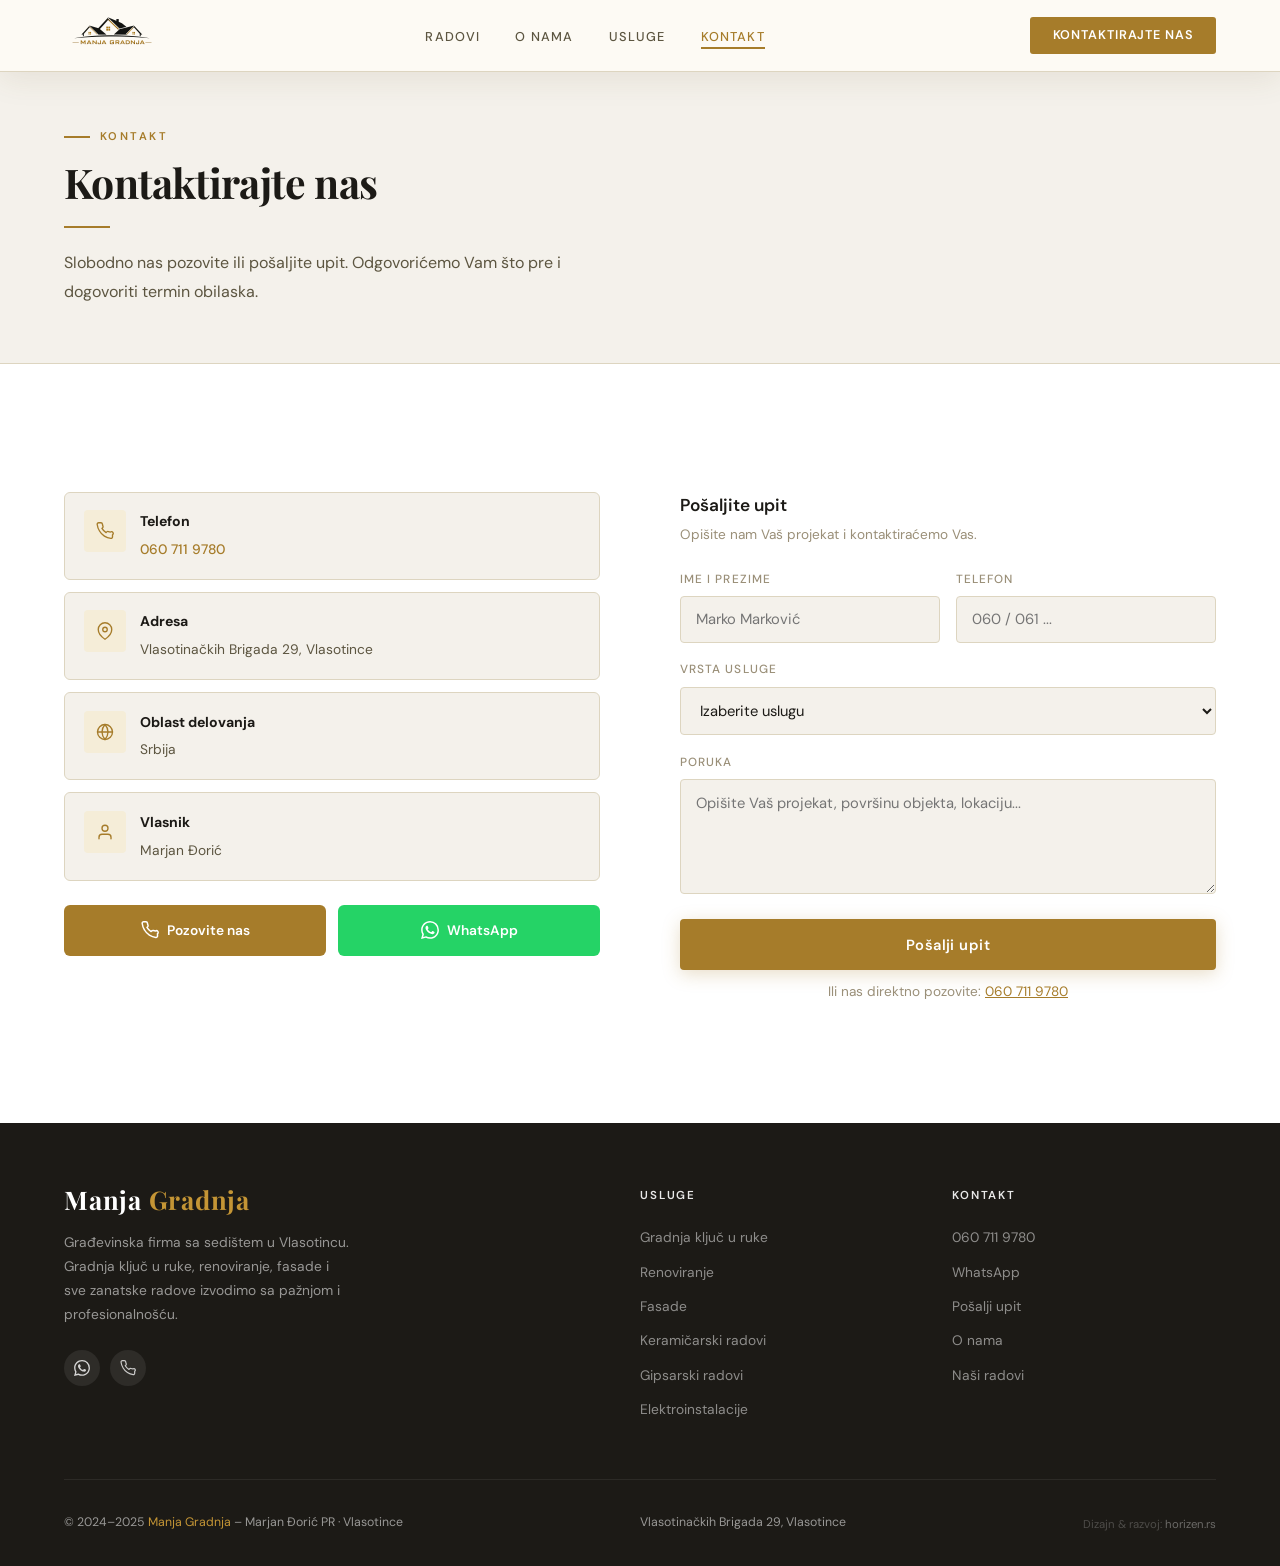
==== kontakt.html @ b7183358 "Use direct Imgur URL for og:image (accessible without custom domain) Co-Authored-By: Claude Sonnet 4" ====
<!DOCTYPE html>
<html lang="sr">
<head>
<meta charset="UTF-8">
<link rel="icon" type="image/x-icon" href="favicon.ico">
<link rel="icon" type="image/png" sizes="32x32" href="favicon-32x32.png">
<link rel="icon" type="image/png" sizes="16x16" href="favicon-16x16.png">
<link rel="apple-touch-icon" sizes="180x180" href="apple-touch-icon.png">
<meta name="theme-color" content="#A67C2A">
<meta name="viewport" content="width=device-width, initial-scale=1.0">
<title>Kontakt – Manja Gradnja Vlasotince | 060 711 9780</title>
<meta name="description" content="Kontaktirajte firmu Manja Gradnja. Pozovite 060 711 9780 ili pošaljite upit. Besplatna procena, brz odgovor. Vlasotince, Jablanički okrug.">
<script type="application/ld+json">
{
  "@context": "https://schema.org",
  "@type": "HomeAndConstructionBusiness",
  "name": "Manja Gradnja – Marjan Đorić PR",
  "description": "Kompletna gradnja kuće ključ u ruke, renoviranje, fasade, gipsarski radovi i keramika u Vlasotincu i Jablaničkom okrugu.",
  "telephone": "+381607119780",
  "address": {
    "@type": "PostalAddress",
    "streetAddress": "Vlasotinačkih Brigada 29",
    "addressLocality": "Vlasotince",
    "postalCode": "16210",
    "addressCountry": "RS"
  },
  "areaServed": {"@type": "Country", "name": "Serbia"},
  "foundingDate": "2024",
  "priceRange": "$$",
  "openingHours": "Mo-Sa 07:00-19:00"
}
</script>
<link rel="preconnect" href="https://fonts.googleapis.com">
<link rel="preconnect" href="https://fonts.gstatic.com" crossorigin>
<link href="https://fonts.googleapis.com/css2?family=Playfair+Display:ital,wght@0,700;0,900;1,700&family=DM+Sans:opsz,wght@9..40,300;9..40,400;9..40,500;9..40,600&display=swap" rel="stylesheet">
<link rel="stylesheet" href="style.css">
<meta name="robots" content="index, follow">
<meta name="author" content="Manja Gradnja – Marjan Đorić PR">
<link rel="canonical" href="https://manjagradnja.rs/kontakt.html">
<meta property="og:type" content="website">
<meta property="og:locale" content="sr_RS">
<meta property="og:site_name" content="Manja Gradnja">
<meta property="og:title" content="Kontakt – Manja Gradnja | 060 711 9780">
<meta property="og:description" content="Kontaktirajte Manja Gradnja iz Vlasotinca. Dostupni na 060 711 9780 ili WhatsApp. Pošaljite upit za besplatnu procenu Vaše gradnje ili renoviranja.">
<meta property="og:url" content="https://manjagradnja.rs/kontakt.html">
<meta property="og:image" content="https://i.imgur.com/DG1RuGZ.png">
<meta property="og:image:width" content="1536">
<meta property="og:image:height" content="1024">
<meta property="og:image:type" content="image/png">
<meta name="twitter:card" content="summary_large_image">
<meta name="twitter:title" content="Kontakt – Manja Gradnja | 060 711 9780">
<meta name="twitter:description" content="Kontaktirajte Manja Gradnja iz Vlasotinca. Dostupni na 060 711 9780 ili WhatsApp. Pošaljite upit za besplatnu procenu Vaše gradnje ili renoviranja.">
<meta name="twitter:image" content="https://i.imgur.com/DG1RuGZ.png">
<meta name="keywords" content="gradnja kuće Vlasotince, renoviranje Srbija, građevinska firma Vlasotince, gradnja ključ u ruke, fasade, gipsarski radovi, keramičarski radovi, Manja Gradnja">
</head>
<body>

<div class="scroll-progress" id="scrollProgress"></div>

<!-- ═══ NAV ══════════════════════════════════════════════════════ -->
<nav id="mainNav">
  <a class="nav-logo" href="index.html">
    <img src="logo-transparent.webp" alt="Manja Gradnja logo">
  </a>
  <ul class="nav-links" id="navLinks">
    <li><a href="radovi.html">Radovi</a></li>
    <li><a href="o-nama.html">O nama</a></li>
    <li><a href="usluge.html">Usluge</a></li>
    <li><a href="kontakt.html">Kontakt</a></li>
  </ul>
  <a class="nav-cta" href="kontakt.html">Kontaktirajte nas</a>
  <button class="burger" id="burger" onclick="toggleMenu()" aria-label="Meni">
    <span></span><span></span><span></span>
  </button>
</nav>

<!-- ═══ PAGE HEADER ═══════════════════════════════════════════════ -->
<div class="page-header">
  <div class="section-inner">
    <div class="section-label">Kontakt</div>
    <h1 class="section-title">Kontaktirajte nas</h1>
    <div class="gold-divider"></div>
    <p class="section-sub">Slobodno nas pozovite ili pošaljite upit. Odgovorićemo Vam što pre i dogovoriti termin obilaska.</p>
  </div>
</div>

<!-- ═══ KONTAKT ═══════════════════════════════════════════════════ -->
<section id="kontakt" style="background: var(--white);">
  <div class="section-inner">
    <div class="kontakt-grid">
      <div class="reveal">
        <div class="kontakt-info">
          <div class="kontakt-item">
            <div class="ki-icon"><svg viewBox="0 0 24 24"><path d="M22 16.92v3a2 2 0 0 1-2.18 2 19.79 19.79 0 0 1-8.63-3.07A19.5 19.5 0 0 1 4.69 12 19.79 19.79 0 0 1 1.61 3.38 2 2 0 0 1 3.59 1h3a2 2 0 0 1 2 1.72c.127.96.361 1.903.7 2.81a2 2 0 0 1-.45 2.11L7.91 8.56a16 16 0 0 0 5.55 5.55l.96-.96a2 2 0 0 1 2.11-.45c.907.339 1.85.573 2.81.7A2 2 0 0 1 22 16.92z"/></svg></div>
            <div class="ki-text"><strong>Telefon</strong><span><a href="tel:+381607119780">060 711 9780</a></span></div>
          </div>
          <div class="kontakt-item">
            <div class="ki-icon"><svg viewBox="0 0 24 24"><path d="M21 10c0 7-9 13-9 13s-9-6-9-13a9 9 0 0 1 18 0z"/><circle cx="12" cy="10" r="3"/></svg></div>
            <div class="ki-text"><strong>Adresa</strong><span>Vlasotinačkih Brigada 29, Vlasotince</span></div>
          </div>
          <div class="kontakt-item">
            <div class="ki-icon"><svg viewBox="0 0 24 24"><circle cx="12" cy="12" r="10"/><line x1="2" y1="12" x2="22" y2="12"/><path d="M12 2a15.3 15.3 0 0 1 4 10 15.3 15.3 0 0 1-4 10 15.3 15.3 0 0 1-4-10 15.3 15.3 0 0 1 4-10z"/></svg></div>
            <div class="ki-text"><strong>Oblast delovanja</strong><span>Srbija</span></div>
          </div>
          <div class="kontakt-item">
            <div class="ki-icon"><svg viewBox="0 0 24 24"><path d="M20 21v-2a4 4 0 0 0-4-4H8a4 4 0 0 0-4 4v2"/><circle cx="12" cy="7" r="4"/></svg></div>
            <div class="ki-text"><strong>Vlasnik</strong><span>Marjan Đorić</span></div>
          </div>
        </div>

        <!-- Direct channels -->
        <div class="kontakt-channels">
          <a class="btn-channel btn-ch-call" href="tel:+381607119780">
            <svg viewBox="0 0 24 24"><path d="M22 16.92v3a2 2 0 0 1-2.18 2 19.79 19.79 0 0 1-8.63-3.07A19.5 19.5 0 0 1 4.69 12 19.79 19.79 0 0 1 1.61 3.38 2 2 0 0 1 3.59 1h3a2 2 0 0 1 2 1.72c.127.96.361 1.903.7 2.81a2 2 0 0 1-.45 2.11L7.91 8.56a16 16 0 0 0 5.55 5.55l.96-.96a2 2 0 0 1 2.11-.45c.907.339 1.85.573 2.81.7A2 2 0 0 1 22 16.92z"/></svg>
            Pozovite nas
          </a>
          <a class="btn-channel btn-ch-wa" href="https://wa.me/381607119780?text=Zdravo%2C%20zanima%20me%20vi%C5%A1e%20informacija%20o%20Va%C5%A1im%20uslugama." target="_blank" rel="noopener">
            <svg viewBox="0 0 24 24"><path d="M17.472 14.382c-.297-.149-1.758-.867-2.03-.967-.273-.099-.471-.148-.67.15-.197.297-.767.966-.94 1.164-.173.199-.347.223-.644.075-.297-.15-1.255-.463-2.39-1.475-.883-.788-1.48-1.761-1.653-2.059-.173-.297-.018-.458.13-.606.134-.133.298-.347.446-.52.149-.174.198-.298.298-.497.099-.198.05-.371-.025-.52-.075-.149-.669-1.612-.916-2.207-.242-.579-.487-.5-.669-.51-.173-.008-.371-.01-.57-.01-.198 0-.52.074-.792.372-.272.297-1.04 1.016-1.04 2.479 0 1.462 1.065 2.875 1.213 3.074.149.198 2.096 3.2 5.077 4.487.709.306 1.262.489 1.694.625.712.227 1.36.195 1.871.118.571-.085 1.758-.719 2.006-1.413.248-.694.248-1.289.173-1.413-.074-.124-.272-.198-.57-.347m-5.421 7.403h-.004a9.87 9.87 0 01-5.031-1.378l-.361-.214-3.741.982.998-3.648-.235-.374a9.86 9.86 0 01-1.51-5.26c.001-5.45 4.436-9.884 9.888-9.884 2.64 0 5.122 1.03 6.988 2.898a9.825 9.825 0 012.893 6.994c-.003 5.45-4.437 9.884-9.885 9.884m8.413-18.297A11.815 11.815 0 0012.05 0C5.495 0 .16 5.335.157 11.892c0 2.096.547 4.142 1.588 5.945L.057 24l6.305-1.654a11.882 11.882 0 005.683 1.448h.005c6.554 0 11.89-5.335 11.893-11.893a11.821 11.821 0 00-3.48-8.413z"/></svg>
            WhatsApp
          </a>
        </div>
      </div>

      <div class="kontakt-form reveal">
        <h3>Pošaljite upit</h3>
        <p>Opišite nam Vaš projekat i kontaktiraćemo Vas.</p>
        <div class="form-row">
          <div class="form-group">
            <label>Ime i prezime</label>
            <input type="text" placeholder="Marko Marković" id="f-ime" name="ime">
          </div>
          <div class="form-group">
            <label>Telefon</label>
            <input type="tel" placeholder="060 / 061 ..." id="f-tel" name="telefon">
          </div>
        </div>
        <div class="form-group">
          <label>Vrsta usluge</label>
          <select id="f-usluga" name="usluga">
            <option value="">Izaberite uslugu</option>
            <option>Gradnja kuće – ključ u ruke</option>
            <option>Novogradnja / zidarski radovi</option>
            <option>Renoviranje kuće / stana</option>
            <option>Renoviranje kupatila</option>
            <option>Fasada</option>
            <option>Gipsarski radovi / suvogradnja</option>
            <option>Izolacija potkrovlja / krova</option>
            <option>Krečenje / malterisanje</option>
            <option>Keramičarski radovi</option>
            <option>Elektroinstalacije</option>
            <option>Metalne konstrukcije</option>
            <option>Ostalo</option>
          </select>
        </div>
        <div class="form-group">
          <label>Poruka</label>
          <textarea placeholder="Opišite Vaš projekat, površinu objekta, lokaciju..." id="f-poruka" name="poruka"></textarea>
        </div>
        <button class="btn-submit" onclick="posaljiUpit()">Pošalji upit</button>
        <p class="form-note">Ili nas direktno pozovite: <a href="tel:+381607119780">060 711 9780</a></p>
        <div class="form-success" id="formSuccess">&#9989; Hvala! Vaš upit je primljen. Kontaktiraćemo Vas što pre.</div>
      </div>
    </div>
  </div>
</section>

<!-- ═══ FOOTER ════════════════════════════════════════════════════ -->
<footer>
  <div class="footer-inner">
    <div class="footer-brand">
      <div class="footer-wordmark">Manja <span>Gradnja</span></div>
      <p>Građevinska firma sa sedištem u Vlasotincu. Gradnja ključ u ruke, renoviranje, fasade i sve zanatske radove izvodimo sa pažnjom i profesionalnošću.</p>
      <div class="footer-social">
        <a class="social-btn wa-btn" href="https://wa.me/381607119780" target="_blank" rel="noopener" aria-label="WhatsApp">
          <svg viewBox="0 0 24 24"><path d="M17.472 14.382c-.297-.149-1.758-.867-2.03-.967-.273-.099-.471-.148-.67.15-.197.297-.767.966-.94 1.164-.173.199-.347.223-.644.075-.297-.15-1.255-.463-2.39-1.475-.883-.788-1.48-1.761-1.653-2.059-.173-.297-.018-.458.13-.606.134-.133.298-.347.446-.52.149-.174.198-.298.298-.497.099-.198.05-.371-.025-.52-.075-.149-.669-1.612-.916-2.207-.242-.579-.487-.5-.669-.51-.173-.008-.371-.01-.57-.01-.198 0-.52.074-.792.372-.272.297-1.04 1.016-1.04 2.479 0 1.462 1.065 2.875 1.213 3.074.149.198 2.096 3.2 5.077 4.487.709.306 1.262.489 1.694.625.712.227 1.36.195 1.871.118.571-.085 1.758-.719 2.006-1.413.248-.694.248-1.289.173-1.413-.074-.124-.272-.198-.57-.347m-5.421 7.403h-.004a9.87 9.87 0 01-5.031-1.378l-.361-.214-3.741.982.998-3.648-.235-.374a9.86 9.86 0 01-1.51-5.26c.001-5.45 4.436-9.884 9.888-9.884 2.64 0 5.122 1.03 6.988 2.898a9.825 9.825 0 012.893 6.994c-.003 5.45-4.437 9.884-9.885 9.884m8.413-18.297A11.815 11.815 0 0012.05 0C5.495 0 .16 5.335.157 11.892c0 2.096.547 4.142 1.588 5.945L.057 24l6.305-1.654a11.882 11.882 0 005.683 1.448h.005c6.554 0 11.89-5.335 11.893-11.893a11.821 11.821 0 00-3.48-8.413z"/></svg>
        </a>
        <a class="social-btn" href="tel:+381607119780" aria-label="Pozovite nas">
          <svg viewBox="0 0 24 24"><path d="M22 16.92v3a2 2 0 0 1-2.18 2 19.79 19.79 0 0 1-8.63-3.07A19.5 19.5 0 0 1 4.69 12 19.79 19.79 0 0 1 1.61 3.38 2 2 0 0 1 3.59 1h3a2 2 0 0 1 2 1.72c.127.96.361 1.903.7 2.81a2 2 0 0 1-.45 2.11L7.91 8.56a16 16 0 0 0 5.55 5.55l.96-.96a2 2 0 0 1 2.11-.45c.907.339 1.85.573 2.81.7A2 2 0 0 1 22 16.92z"/></svg>
        </a>
      </div>
    </div>

    <div class="footer-col">
      <h4>Usluge</h4>
      <ul>
        <li><a href="usluge.html">Gradnja ključ u ruke</a></li>
        <li><a href="usluge.html">Renoviranje</a></li>
        <li><a href="usluge.html">Fasade</a></li>
        <li><a href="usluge.html">Keramičarski radovi</a></li>
        <li><a href="usluge.html">Gipsarski radovi</a></li>
        <li><a href="usluge.html">Elektroinstalacije</a></li>
      </ul>
    </div>

    <div class="footer-col">
      <h4>Kontakt</h4>
      <ul>
        <li><a href="tel:+381607119780">060 711 9780</a></li>
        <li><a href="https://wa.me/381607119780" target="_blank" rel="noopener">WhatsApp</a></li>
        <li><a href="kontakt.html">Pošalji upit</a></li>
        <li><a href="o-nama.html">O nama</a></li>
        <li><a href="radovi.html">Naši radovi</a></li>
      </ul>
    </div>
  </div>

  <div class="footer-bottom">
    <p>© 2024–2025 <span>Manja Gradnja</span> – Marjan Đorić PR · Vlasotince</p>
    <p>Vlasotinačkih Brigada 29, Vlasotince</p>
    <p style="color:rgba(255,255,255,.22);font-size:.71rem;margin-top:.25rem;">Dizajn &amp; razvoj: <a href="https://horizen.rs" target="_blank" rel="noopener" style="color:rgba(255,255,255,.35);text-decoration:none;transition:color .2s;" onmouseover="this.style.color='rgba(255,255,255,.7)'" onmouseout="this.style.color='rgba(255,255,255,.35)'">horizen.rs</a></p>
  </div>
</footer>

<script src="main.js"></script>
</body>
</html>
---- style.css ----
/* ── RESET & VARIABLES ─────────────────────────────────────────── */
*, *::before, *::after { box-sizing: border-box; margin: 0; padding: 0; }

:root {
  --gold:       #A67C2A;
  --gold-light: #C49535;
  --gold-dark:  #8B6520;
  --gold-pale:  #F5EDD8;
  --gold-bg:    #FBF6EC;
  --cream:      #FDFAF4;
  --white:      #FFFFFF;
  --stone:      #F4F1EB;
  --stone-dk:   #EAE4D8;
  --text:       #1C1A16;
  --text-dim:   #5C5540;
  --text-muted: #9A8F78;
  --border:     #DDD5C0;
  --shadow-sm:  0 2px 14px rgba(100,80,30,.07);
  --shadow-md:  0 6px 32px rgba(100,80,30,.10);
  --shadow-lg:  0 18px 60px rgba(100,80,30,.13);
  --radius:     6px;
  --wa:         #25D366;
}

html { scroll-behavior: smooth; }
body {
  font-family: 'DM Sans', sans-serif;
  background: var(--white);
  color: var(--text);
  overflow-x: hidden;
  line-height: 1.6;
}

/* ── NAVIGATION ────────────────────────────────────────────────── */
nav {
  position: fixed; top: 0; left: 0; right: 0; z-index: 300;
  height: 90px;
  display: flex; align-items: center; justify-content: space-between;
  padding: 0 5%;
  background: transparent;
  border-bottom: 1px solid transparent;
  transition: background .35s, border-color .35s, box-shadow .35s, height .35s;
}
nav.scrolled {
  height: 72px;
  background: rgba(253,250,244,.97);
  backdrop-filter: blur(20px);
  -webkit-backdrop-filter: blur(20px);
  border-bottom-color: var(--border);
  box-shadow: var(--shadow-md);
}

.nav-logo { display: flex; align-items: center; text-decoration: none; }
.nav-logo img {
  height: 64px; width: auto;
  transition: opacity .2s, filter .45s;
  /* on transparent nav (dark bg): convert logo to white silhouette */
  filter: brightness(0) invert(1);
}
.nav-logo img:hover { opacity: .82; }
nav.scrolled .nav-logo img {
  filter: none;
}

.nav-links { display: flex; gap: 2.2rem; list-style: none; align-items: center; }
.nav-links a {
  color: rgba(255,255,255,.88); text-decoration: none;
  font-size: .8rem; font-weight: 500;
  letter-spacing: .09em; text-transform: uppercase;
  transition: color .2s, letter-spacing .2s;
  position: relative; padding-bottom: 3px;
}
nav.scrolled .nav-links a { color: var(--text-dim); }
.nav-links a::after {
  content: ''; position: absolute;
  bottom: -1px; left: 0; right: 100%;
  height: 1.5px; background: rgba(255,255,255,.7);
  transition: right .25s ease;
}
nav.scrolled .nav-links a::after { background: var(--gold); }
.nav-links a:hover { color: var(--white); letter-spacing: .11em; }
nav.scrolled .nav-links a:hover { color: var(--gold); }
.nav-links a:hover::after,
.nav-links a.active::after { right: 0; }
.nav-links a.active { color: var(--white); }
nav.scrolled .nav-links a.active { color: var(--gold); }

.nav-cta {
  background: transparent;
  border: none;
  color: var(--white) !important;
  padding: .55rem 1.4rem; border-radius: 3px;
  font-weight: 600 !important; font-size: .79rem;
  letter-spacing: .07em; text-transform: uppercase;
  text-decoration: none; white-space: nowrap;
  transition: background .2s, border-color .2s, transform .15s;
}
.nav-cta::after { display: none !important; }
.nav-cta:hover { background: rgba(255,255,255,.14) !important; }
nav.scrolled .nav-cta {
  background: var(--gold) !important;
  border-color: var(--gold) !important;
}
nav.scrolled .nav-cta:hover { background: var(--gold-dark) !important; }

.burger {
  display: none; cursor: pointer;
  flex-direction: column; gap: 5px;
  border: none; background: none; padding: 4px;
}
.burger span {
  width: 22px; height: 2px;
  background: var(--white); border-radius: 2px;
  display: block; transition: transform .3s, opacity .3s, background .45s;
}
nav.scrolled .burger span { background: var(--text); }
.burger.open span:nth-child(1) { transform: translateY(7px) rotate(45deg); }
.burger.open span:nth-child(2) { opacity: 0; }
.burger.open span:nth-child(3) { transform: translateY(-7px) rotate(-45deg); }

/* ── HERO ──────────────────────────────────────────────────────── */
.hero {
  min-height: 100vh;
  display: flex; align-items: center;
  padding: 7rem 5% 5rem;
  position: relative; overflow: hidden;
  background-color: var(--cream);
  background-image:
    radial-gradient(circle at 76% 18%, rgba(166,124,42,.07) 0%, transparent 48%),
    radial-gradient(circle at 18% 82%, rgba(166,124,42,.05) 0%, transparent 40%),
    radial-gradient(circle, rgba(166,124,42,.11) 1px, transparent 1px);
  background-size: 100% 100%, 100% 100%, 32px 32px;
}

/* large decorative SVG building silhouette */
.hero-decor {
  position: absolute; right: -2%; top: 0; bottom: 0;
  width: 44%; display: flex; align-items: center; justify-content: flex-end;
  pointer-events: none; opacity: .04;
}
.hero-decor svg { width: 100%; height: auto; }

.hero-inner {
  max-width: 800px; margin: 0 auto;
  text-align: center; position: relative; z-index: 1;
}

.hero-badge {
  display: inline-flex; align-items: center; gap: 8px;
  background: var(--gold-pale);
  border: 1px solid rgba(166,124,42,.3);
  border-radius: 30px;
  padding: .45rem 1.25rem;
  font-size: .73rem; letter-spacing: .16em;
  text-transform: uppercase; color: var(--gold);
  margin-bottom: 2rem; font-weight: 600;
}
.badge-dot {
  width: 7px; height: 7px;
  background: var(--gold); border-radius: 50%;
  animation: blink 2.2s ease-in-out infinite;
}
@keyframes blink {
  0%, 100% { opacity: 1; transform: scale(1); }
  50%       { opacity: .55; transform: scale(.75); }
}

.hero h1 {
  font-family: 'Playfair Display', serif;
  font-size: clamp(2.6rem, 5.5vw, 4.8rem);
  font-weight: 900; line-height: 1.08;
  color: var(--text); margin-bottom: 1.5rem;
  letter-spacing: -.025em;
}
.hero h1 em { font-style: italic; color: var(--gold); }

.hero-desc {
  font-size: 1.06rem; line-height: 1.84;
  color: var(--text-dim);
  max-width: 600px; margin: 0 auto 2.5rem;
}

.hero-btns {
  display: flex; gap: 1rem;
  justify-content: center; flex-wrap: wrap;
  margin-bottom: 3.5rem;
}

.btn-primary {
  background: var(--gold); color: var(--white);
  padding: .92rem 2.2rem; border-radius: 4px;
  text-decoration: none; font-weight: 600; font-size: .92rem;
  letter-spacing: .03em;
  box-shadow: 0 4px 20px rgba(166,124,42,.32);
  display: inline-flex; align-items: center; gap: 8px;
  transition: background .2s, transform .2s, box-shadow .2s;
}
.btn-primary:hover {
  background: var(--gold-dark);
  box-shadow: 0 10px 36px rgba(166,124,42,.50);
}
.btn-outline {
  border: 1.5px solid var(--gold); color: var(--gold);
  padding: .92rem 2.2rem; border-radius: 4px;
  text-decoration: none; font-weight: 500; font-size: .92rem;
  letter-spacing: .03em;
  display: inline-flex; align-items: center; gap: 8px;
  transition: background .2s, transform .2s, box-shadow .2s;
}
.btn-outline:hover {
  background: var(--gold-pale);
  box-shadow: 0 6px 24px rgba(166,124,42,.24);
}

.hero-stats {
  display: flex; gap: 0;
  border-top: 1px solid var(--border);
  padding-top: 2.5rem;
  justify-content: center;
}
.stat { text-align: center; padding: 0 2.8rem; border-right: 1px solid var(--border); }
.stat:last-child { border-right: none; }
.stat-num {
  font-family: 'Playfair Display', serif;
  font-size: 2.2rem; font-weight: 700;
  color: var(--gold); line-height: 1;
}
.stat-label { font-size: .76rem; color: var(--text-muted); margin-top: 7px; letter-spacing: .04em; }

.scroll-cue {
  position: absolute; bottom: 2rem; left: 50%;
  transform: translateX(-50%);
  display: flex; flex-direction: column; align-items: center; gap: 5px;
  color: var(--text-muted); font-size: .67rem;
  letter-spacing: .14em; text-transform: uppercase;
  animation: bob 2.4s ease-in-out infinite;
  cursor: pointer; text-decoration: none;
}
.scroll-cue svg { width: 18px; height: 18px; stroke: var(--text-muted); stroke-width: 1.6; fill: none; }
@keyframes bob {
  0%, 100% { transform: translateX(-50%) translateY(0); }
  50%       { transform: translateX(-50%) translateY(7px); }
}

/* ── SECTION BASE ──────────────────────────────────────────────── */
section { padding: 6rem 5%; }
.section-inner { max-width: 1200px; margin: 0 auto; }

.section-label {
  font-size: .7rem; letter-spacing: .22em; text-transform: uppercase;
  color: var(--gold); font-weight: 600; margin-bottom: .8rem;
  display: flex; align-items: center; gap: 10px;
}
.section-label::before { content: ''; width: 26px; height: 1.5px; background: var(--gold); flex-shrink: 0; }

.section-title {
  font-family: 'Playfair Display', serif;
  font-size: clamp(1.85rem, 3.2vw, 2.6rem);
  font-weight: 700; color: var(--text);
  line-height: 1.14; margin-bottom: .9rem;
  letter-spacing: -.015em;
}
.section-sub { color: var(--text-dim); font-size: 1rem; line-height: 1.8; max-width: 560px; }
.gold-divider { width: 46px; height: 2px; background: var(--gold); margin: 1.3rem 0; }

/* ── GALLERY (shared) ──────────────────────────────────────────── */
#galerija { background: var(--stone); }

/* placeholder when photo is missing */
.img-ph {
  width: 100%; height: 100%; min-height: inherit;
  display: flex; flex-direction: column;
  align-items: center; justify-content: center; gap: .65rem;
  background: linear-gradient(135deg, #eae3d8 0%, #d6cdb8 100%);
  color: var(--text-muted);
}
.img-ph svg { width: 32px; height: 32px; stroke: var(--text-muted); stroke-width: 1.2; fill: none; opacity: .4; }
.img-ph span { font-size: .68rem; letter-spacing: .1em; text-transform: uppercase; opacity: .5; }

/* ── PROJECT SHOWCASE (home page) ──────────────────────────────── */
.project-showcase { display: flex; flex-direction: column; gap: 1.5rem; }

.project-card {
  display: grid; grid-template-columns: 1.55fr 1fr;
  min-height: 280px;
  border-radius: var(--radius); overflow: hidden;
  border: 1px solid var(--border);
  box-shadow: var(--shadow-sm);
  transition: box-shadow .35s, transform .35s;
}
.project-card:hover { box-shadow: var(--shadow-lg); transform: translateY(-4px); }
.project-card:nth-child(even) { grid-template-columns: 1fr 1.55fr; }
.project-card:nth-child(even) .project-img { order: 2; }
.project-card:nth-child(even) .project-info { order: 1; }

.project-img {
  position: relative; overflow: hidden;
}
.project-img .img-ph { min-height: 280px; }
.project-img img { width: 100%; height: 100%; object-fit: cover; display: block; transition: transform .6s; }
.project-card:hover .project-img img { transform: scale(1.04); }

.project-cat {
  position: absolute; top: 1rem; left: 1rem; z-index: 1;
  background: var(--gold); color: var(--white);
  font-size: .67rem; font-weight: 700; letter-spacing: .12em;
  text-transform: uppercase; padding: 5px 13px; border-radius: 30px;
}

.project-info {
  background: var(--white);
  padding: 2.5rem;
  display: flex; flex-direction: column; justify-content: center; gap: .6rem;
}
.project-num {
  font-family: 'Playfair Display', serif;
  font-size: 3.2rem; font-weight: 700;
  color: rgba(166,124,42,.11); line-height: 1;
  margin-bottom: .2rem;
}
.project-info h3 {
  font-family: 'Playfair Display', serif;
  font-size: 1.35rem; font-weight: 700;
  color: var(--text); line-height: 1.2;
}
.project-info p { color: var(--text-dim); font-size: .9rem; line-height: 1.78; }
.project-info .usluga-tags { margin-top: .5rem; }

/* ── GALLERY PAGE (radovi.html) ────────────────────────────────── */
.gallery-filters {
  display: flex; gap: .6rem; flex-wrap: wrap;
  margin-bottom: 2.5rem;
}
.gallery-filter {
  background: var(--white); border: 1.5px solid var(--border);
  border-radius: 30px; padding: .5rem 1.3rem;
  font-family: 'DM Sans', sans-serif; font-size: .82rem; font-weight: 500;
  color: var(--text-dim); cursor: pointer; white-space: nowrap;
  transition: background .2s, border-color .2s, color .2s;
}
.gallery-filter.active {
  background: var(--gold); border-color: var(--gold);
  color: var(--white); font-weight: 600;
}
.gallery-filter:hover:not(.active) {
  border-color: var(--gold); color: var(--gold);
}

.gallery-panel { display: none; }
.gallery-panel.active { display: block; animation: fade-in .35s ease both; }

/* editorial grid for radovi.html */
.gallery-editorial {
  display: grid;
  grid-template-columns: repeat(12, 1fr);
  grid-auto-rows: 220px;
  gap: 10px;
}
.ge-item {
  position: relative; overflow: hidden;
  border-radius: var(--radius); cursor: pointer;
  background: var(--stone-dk);
}
.ge-item img { width: 100%; height: 100%; object-fit: cover; display: block; transition: transform .6s; }
.ge-item:hover img { transform: scale(1.06); }
.ge-item .img-ph { min-height: 220px; }

/* size variants */
.ge-item.ge-lg  { grid-column: span 8; grid-row: span 2; }
.ge-item.ge-lg .img-ph { min-height: 450px; }
.ge-item.ge-md  { grid-column: span 4; grid-row: span 1; }
.ge-item.ge-sm  { grid-column: span 4; grid-row: span 1; }
.ge-item.ge-wide { grid-column: span 6; grid-row: span 1; }

.ge-overlay {
  position: absolute; inset: 0;
  background: linear-gradient(to top, rgba(28,26,22,.65) 0%, transparent 55%);
  opacity: 0; transition: opacity .35s;
}
.ge-item:hover .ge-overlay { opacity: 1; }

.ge-info {
  position: absolute; bottom: 0; left: 0; right: 0;
  padding: 1.2rem 1.25rem;
  transform: translateY(6px);
  opacity: 0; transition: opacity .35s, transform .35s;
}
.ge-item:hover .ge-info { opacity: 1; transform: translateY(0); }

.ge-cat {
  display: inline-block;
  background: var(--gold); color: var(--white);
  font-size: .65rem; font-weight: 700; letter-spacing: .1em;
  text-transform: uppercase; padding: 3px 10px; border-radius: 30px;
  margin-bottom: .4rem;
}
.ge-title { color: #fff; font-size: .9rem; font-weight: 600; line-height: 1.3; }

/* before/after layout */
.gallery-ba {
  display: grid; grid-template-columns: 1fr 1fr; gap: 10px;
}
.gallery-ba .ge-item { height: 400px; }
.gallery-ba .ge-item .img-ph { min-height: 400px; }
.gallery-ba-label {
  position: absolute; top: .8rem; left: .8rem;
  background: rgba(28,26,22,.76); color: #fff;
  font-size: .68rem; font-weight: 700; letter-spacing: .12em;
  text-transform: uppercase; padding: 5px 12px; border-radius: 30px; z-index: 1;
}

/* responsive gallery */
@media (max-width: 900px) {
  .gallery-editorial { grid-template-columns: repeat(6,1fr); grid-auto-rows: 200px; }
  .ge-item.ge-lg  { grid-column: span 6; grid-row: span 1; }
  .ge-item.ge-lg .img-ph { min-height: 200px; }
  .ge-item.ge-md  { grid-column: span 3; }
  .ge-item.ge-sm  { grid-column: span 3; }
  .ge-item.ge-wide { grid-column: span 6; }
}
@media (max-width: 600px) {
  .project-card { grid-template-columns: 1fr; grid-template-rows: 220px auto; }
  .project-card:nth-child(even) { grid-template-columns: 1fr; }
  .project-card:nth-child(even) .project-img { order: 0; }
  .project-card:nth-child(even) .project-info { order: 0; }
  .project-info { padding: 1.75rem; }
  .gallery-editorial { grid-template-columns: 1fr 1fr; grid-auto-rows: 180px; }
  .ge-item.ge-lg  { grid-column: span 2; }
  .ge-item.ge-lg .img-ph { min-height: 180px; }
  .ge-item.ge-md, .ge-item.ge-sm, .ge-item.ge-wide { grid-column: span 1; }
  .gallery-ba { grid-template-columns: 1fr; }
  .gallery-ba .ge-item { height: 240px; }
  .gallery-ba .ge-item .img-ph { min-height: 240px; }
}

/* ── KAKO RADIMO ───────────────────────────────────────────────── */
#kako-radimo { background: var(--white); }

.process-header { text-align: center; margin-bottom: 4rem; }
.process-header .section-label {
  justify-content: center;
  display: flex; align-items: center; gap: 10px;
}
.process-header .section-label::before { display: none; }
.process-header .section-sub { margin: 0 auto; text-align: center; }

.process-steps {
  display: grid; grid-template-columns: repeat(4,1fr);
  gap: 1.5rem;
}

.process-step {
  background: var(--white);
  border: 1px solid var(--border);
  border-top: 3px solid var(--gold);
  border-radius: var(--radius);
  padding: 2rem 1.75rem;
  text-align: left;
  position: relative;
}
.step-num {
  font-family: 'Playfair Display', serif;
  font-size: 3rem; font-weight: 700;
  color: rgba(166,124,42,.13);
  line-height: 1; margin-bottom: .75rem;
  display: block;
  width: auto; height: auto; border: none;
  background: none; border-radius: 0;
}
.step-icon { display: none; }
.process-step h3 {
  font-size: .97rem; font-weight: 600; color: var(--text);
  margin-bottom: .6rem;
}
.process-step p { font-size: .85rem; color: var(--text-dim); line-height: 1.72; }

/* ── O NAMA ────────────────────────────────────────────────────── */
#o-nama { background: var(--stone); }
.about-grid { display: grid; grid-template-columns: 1fr 1fr; gap: 5rem; align-items: center; }

.about-text p { color: var(--text-dim); line-height: 1.87; font-size: 1rem; margin-bottom: 1.2rem; }
.about-features { margin-top: 2rem; display: flex; flex-direction: column; gap: .75rem; }
.about-feature {
  display: flex; align-items: flex-start; gap: 14px;
  padding: 1rem 1.2rem;
  background: var(--white);
  border-left: 3px solid var(--gold);
  border-radius: 0 var(--radius) var(--radius) 0;
  box-shadow: var(--shadow-sm);
  transition: box-shadow .25s, transform .25s;
}
.about-feature:hover { box-shadow: var(--shadow-md); transform: translateX(4px); }
.about-feature-icon { flex-shrink: 0; margin-top: 2px; }
.about-feature-icon svg {
  width: 22px; height: 22px; stroke: var(--gold);
  stroke-width: 1.7; fill: none;
  stroke-linecap: round; stroke-linejoin: round;
}
.about-feature-text strong { display: block; color: var(--text); font-size: .92rem; margin-bottom: 3px; }
.about-feature-text span { color: var(--text-dim); font-size: .84rem; }

.about-panel {
  background: var(--white);
  border-radius: var(--radius);
  display: grid; grid-template-columns: 1fr 1fr; gap: 0;
  border: 1px solid var(--border);
  box-shadow: var(--shadow-md); overflow: hidden;
}
.about-panel-item {
  padding: 1.8rem 1.6rem;
  border-bottom: 1px solid var(--border);
  border-right: 1px solid var(--border);
  transition: background .25s;
}
.about-panel-item:hover { background: var(--gold-bg); }
.about-panel-item:nth-child(2n) { border-right: none; }
.about-panel-item:nth-child(3),
.about-panel-item:nth-child(4) { border-bottom: none; }
.about-panel-num {
  font-family: 'Playfair Display', serif;
  font-size: 2.6rem; font-weight: 700;
  color: var(--gold); line-height: 1;
}
.about-panel-label { font-size: .86rem; color: var(--text-dim); margin-top: 5px; font-weight: 500; }
.about-panel-desc { font-size: .81rem; color: var(--text-muted); margin-top: 7px; line-height: 1.62; }

/* ── USLUGE ────────────────────────────────────────────────────── */
#usluge { background: var(--stone); }
.usluge-header { margin-bottom: 3rem; }
.usluge-grid {
  display: grid; grid-template-columns: repeat(3,1fr);
  gap: 1.25rem;
}
.usluga-card {
  background: var(--white);
  padding: 2rem 1.75rem;
  border-radius: var(--radius);
  border: 1px solid var(--border);
  border-top: 3px solid var(--gold);
  box-shadow: var(--shadow-sm);
  transition: transform .25s, box-shadow .25s, background .25s;
}
.usluga-card.hidden-card { display: none; }
.usluga-card:hover {
  background: var(--gold-bg);
  transform: translateY(-5px);
  box-shadow: var(--shadow-md);
}
.usluga-icon {
  width: 54px; height: 54px;
  background: var(--gold-pale);
  border-radius: 50%;
  display: flex; align-items: center; justify-content: center;
  margin-bottom: 1.3rem;
  transition: background .25s, transform .25s;
}
.usluga-card:hover .usluga-icon { background: rgba(166,124,42,.2); transform: scale(1.1); }
.usluga-icon svg {
  width: 24px; height: 24px; stroke: var(--gold);
  stroke-width: 1.7; fill: none;
  stroke-linecap: round; stroke-linejoin: round;
}
.usluga-card h3 { color: var(--text); font-size: .97rem; font-weight: 600; margin-bottom: .6rem; }
.usluga-card p  { color: var(--text-dim); font-size: .85rem; line-height: 1.75; }
.usluga-tags { display: flex; flex-wrap: wrap; gap: 5px; margin-top: 1rem; }
.tag {
  font-size: .68rem; color: var(--gold);
  background: var(--gold-pale); border: 1px solid rgba(166,124,42,.2);
  padding: 3px 9px; border-radius: 30px; letter-spacing: .02em;
}
.usluge-toggle-wrap { text-align: center; margin-top: 1.5rem; }
.usluge-toggle {
  background: none; border: 1.5px solid var(--gold); color: var(--gold);
  padding: .75rem 2rem; border-radius: 3px;
  font-family: 'DM Sans', sans-serif; font-size: .88rem; font-weight: 500;
  cursor: pointer; display: inline-flex; align-items: center; gap: 8px;
  transition: background .2s;
}
.usluge-toggle:hover { background: var(--gold-pale); }
.usluge-toggle svg {
  width: 16px; height: 16px; stroke: var(--gold);
  stroke-width: 2; fill: none;
  stroke-linecap: round; stroke-linejoin: round;
  transition: transform .3s;
}
.usluge-toggle.open svg { transform: rotate(180deg); }

/* ── KONTAKT ───────────────────────────────────────────────────── */
#kontakt { background: var(--white); }
.kontakt-grid { display: grid; grid-template-columns: 1fr 1fr; gap: 5rem; align-items: start; }

.kontakt-info { display: flex; flex-direction: column; gap: .75rem; margin-top: 2rem; }
.kontakt-item {
  display: flex; align-items: flex-start; gap: 14px;
  padding: 1.1rem 1.2rem;
  background: var(--stone); border: 1px solid var(--border);
  border-radius: var(--radius);
  transition: border-color .25s, background .25s, transform .25s;
}
.kontakt-item:hover {
  border-color: rgba(166,124,42,.4); background: var(--gold-bg);
  transform: translateX(3px);
}
.ki-icon {
  width: 42px; height: 42px; flex-shrink: 0;
  background: var(--gold-pale); border-radius: 4px;
  display: flex; align-items: center; justify-content: center;
}
.ki-icon svg {
  width: 18px; height: 18px; stroke: var(--gold);
  stroke-width: 1.8; fill: none;
  stroke-linecap: round; stroke-linejoin: round;
}
.ki-text strong { display: block; color: var(--text); font-size: .88rem; margin-bottom: 3px; }
.ki-text span   { color: var(--text-dim); font-size: .86rem; }
.ki-text a { color: var(--gold); text-decoration: none; font-weight: 500; }
.ki-text a:hover { text-decoration: underline; }

.kontakt-channels { display: flex; gap: .75rem; margin-top: 1.5rem; flex-wrap: wrap; }
.btn-channel {
  flex: 1; min-width: 140px;
  display: flex; align-items: center; justify-content: center; gap: 8px;
  padding: .9rem 1.2rem; border-radius: var(--radius);
  text-decoration: none; font-weight: 600; font-size: .86rem;
  transition: transform .2s, box-shadow .2s;
}
.btn-channel:hover { box-shadow: 0 8px 28px rgba(0,0,0,.18); }
.btn-ch-wa   { background: var(--wa); color: var(--white); }
.btn-ch-call { background: var(--gold); color: var(--white); }
.btn-channel svg { width: 18px; height: 18px; }
.btn-ch-wa svg { fill: var(--white); stroke: none; }
.btn-ch-call svg { stroke: var(--white); stroke-width: 2; fill: none; stroke-linecap: round; stroke-linejoin: round; }

.kontakt-form { margin-top: 2rem; }
.kontakt-form h3 { color: var(--text); font-size: 1.08rem; font-weight: 600; margin-bottom: .3rem; }
.kontakt-form > p { color: var(--text-muted); font-size: .85rem; margin-bottom: 1.5rem; }

.form-group { margin-bottom: 1.1rem; }
.form-group label {
  display: block; font-size: .74rem; color: var(--text-muted);
  letter-spacing: .09em; text-transform: uppercase;
  margin-bottom: .45rem; font-weight: 500;
}
.form-group input,
.form-group textarea,
.form-group select {
  width: 100%; background: var(--stone);
  border: 1.5px solid var(--border); border-radius: 4px;
  padding: .78rem .95rem; color: var(--text);
  font-family: 'DM Sans', sans-serif; font-size: .92rem;
  transition: border-color .2s, background .2s, box-shadow .2s;
}
.form-group input:focus,
.form-group textarea:focus,
.form-group select:focus {
  outline: none; border-color: var(--gold);
  background: var(--white);
  box-shadow: 0 0 0 3px rgba(166,124,42,.12);
}
.form-group textarea { resize: vertical; min-height: 115px; }
.form-row { display: grid; grid-template-columns: 1fr 1fr; gap: 1rem; }

.btn-submit {
  background: var(--gold); color: var(--white); border: none;
  padding: .95rem 2rem; border-radius: 4px;
  font-family: 'DM Sans', sans-serif; font-weight: 600; font-size: .92rem;
  letter-spacing: .03em; cursor: pointer; width: 100%;
  box-shadow: 0 4px 18px rgba(166,124,42,.26);
  transition: background .2s, transform .2s, box-shadow .2s;
}
.btn-submit:hover {
  background: var(--gold-dark);
  box-shadow: 0 10px 32px rgba(166,124,42,.44);
}
.form-note { font-size: .78rem; color: var(--text-muted); margin-top: .7rem; text-align: center; }
.form-note a { color: var(--gold); }
.form-success {
  display: none; background: #f0f9f0;
  border: 1px solid #9ccf9c; border-radius: 4px;
  padding: .95rem 1.1rem; color: #2d7a2d;
  font-size: .88rem; text-align: center; margin-top: 1rem;
}

/* ── FOOTER ────────────────────────────────────────────────────── */
footer { background: var(--text); color: rgba(255,255,255,.55); padding: 4rem 5% 2rem; }
.footer-inner {
  max-width: 1200px; margin: 0 auto;
  display: grid; grid-template-columns: 2fr 1fr 1fr; gap: 3rem;
  padding-bottom: 3rem;
  border-bottom: 1px solid rgba(255,255,255,.07);
}
.footer-wordmark {
  font-family: 'Playfair Display', serif;
  font-size: 1.6rem; font-weight: 700;
  color: var(--white); letter-spacing: .03em;
  margin-bottom: 1.2rem; line-height: 1;
}
.footer-wordmark span { color: var(--gold-light); }
.footer-brand p { font-size: .86rem; line-height: 1.74; max-width: 285px; }

.footer-social { display: flex; gap: .6rem; margin-top: 1.4rem; }
.social-btn {
  width: 36px; height: 36px; border-radius: 50%;
  background: rgba(255,255,255,.08);
  display: flex; align-items: center; justify-content: center;
  text-decoration: none; transition: background .2s;
}
.social-btn:hover { background: rgba(166,124,42,.45); }
.social-btn svg {
  width: 16px; height: 16px;
  stroke: rgba(255,255,255,.75); stroke-width: 1.8; fill: none;
  stroke-linecap: round; stroke-linejoin: round;
}
.social-btn.wa-btn svg { stroke: none; fill: rgba(255,255,255,.8); }

.footer-col h4 {
  font-size: .72rem; letter-spacing: .16em; text-transform: uppercase;
  color: rgba(255,255,255,.9); margin-bottom: 1.2rem; font-weight: 600;
}
.footer-col ul { list-style: none; }
.footer-col li { margin-bottom: .55rem; }
.footer-col a {
  color: rgba(255,255,255,.5); text-decoration: none;
  font-size: .86rem; transition: color .2s;
}
.footer-col a:hover { color: var(--gold-light); }

.footer-bottom {
  max-width: 1200px; margin: 2rem auto 0;
  display: flex; justify-content: space-between; align-items: center;
  flex-wrap: wrap; gap: .5rem;
}
.footer-bottom p { font-size: .77rem; }
.footer-bottom span { color: var(--gold-light); }


/* ── HERO SLIDER ───────────────────────────────────────────────── */
.hero-slider {
  position: relative; height: 100vh; min-height: 600px;
  overflow: hidden;
}
.hero-slide {
  position: absolute; inset: 0;
  opacity: 0; transition: opacity 2s ease;
}
.hero-slide.active { opacity: 1; }
.slide-bg {
  width: 100%; height: 100%;
  background-size: cover; background-position: center;
}
/* placeholder gradients (swap with real images) */
.slide-bg-1 { background: linear-gradient(145deg, #1a1512 0%, #352d1f 50%, #1e1a14 100%); }
.slide-bg-2 { background: linear-gradient(145deg, #0e1218 0%, #1e2830 50%, #131820 100%); }
.slide-bg-3 { background: linear-gradient(145deg, #18120e 0%, #30201a 50%, #1a1410 100%); }

.slide-overlay {
  position: absolute; inset: 0;
  background: linear-gradient(
    to right,
    rgba(0,0,0,.58) 0%,
    rgba(0,0,0,.3) 60%,
    rgba(0,0,0,.1) 100%
  );
}

.hero-content {
  position: absolute; inset: 0;
  display: flex; flex-direction: column; justify-content: center;
  padding: 0 8%; z-index: 10;
}
.hero-eyebrow {
  display: flex; align-items: center; gap: 12px;
  font-size: .7rem; letter-spacing: .28em; text-transform: uppercase;
  color: var(--gold-light); font-weight: 600;
  margin-bottom: 1.4rem;
  animation: fade-up .8s ease both .1s;
}
.hero-eyebrow::before { content: ''; width: 30px; height: 1.5px; background: var(--gold-light); }
.hero-h1 {
  font-family: 'Playfair Display', serif;
  font-size: clamp(2.8rem, 5.5vw, 5.4rem);
  font-weight: 900; color: var(--white);
  line-height: 1.06; letter-spacing: -.03em;
  max-width: 720px; margin-bottom: 1.6rem;
  animation: fade-up .9s cubic-bezier(.22,1,.36,1) both .25s;
}
.hero-h1 em { font-style: italic; color: var(--gold-light); }
.hero-sub {
  font-size: 1rem; color: rgba(255,255,255,.72);
  max-width: 480px; line-height: 1.82; margin-bottom: 2.4rem;
  animation: fade-up .8s ease both .42s;
}
.hero-cta {
  display: inline-flex; align-items: center; gap: 10px;
  background: transparent;
  border: 1.5px solid rgba(255,255,255,.65);
  color: var(--white);
  padding: .82rem 2rem; border-radius: 4px;
  text-decoration: none; font-weight: 500; font-size: .88rem;
  letter-spacing: .04em;
  transition: background .25s, border-color .25s, transform .2s;
  align-self: flex-start;
  animation: fade-up .8s ease both .45s;
}
.hero-cta:hover {
  background: rgba(255,255,255,.14);
  border-color: rgba(255,255,255,.9);
  box-shadow: 0 6px 22px rgba(255,255,255,.10);
}

/* slide controls */
.slide-controls {
  position: absolute; bottom: 2.5rem; left: 8%;
  display: flex; align-items: center; gap: 1rem; z-index: 10;
  animation: fade-in .8s ease both 1s;
}
.slide-dots { display: flex; gap: 9px; align-items: center; }
.slide-dot {
  width: 7px; height: 7px; border-radius: 50%;
  background: rgba(255,255,255,.35); border: none; cursor: pointer;
  transition: background .3s, transform .3s;
  padding: 0;
}
.slide-dot.active { background: var(--gold-light); transform: scale(1.4); }
.slide-dot:hover:not(.active) { background: rgba(255,255,255,.65); }
.slide-arrows {
  position: absolute; right: 5%; top: 50%; transform: translateY(-50%);
  display: flex; flex-direction: column; gap: .5rem; z-index: 10;
  animation: fade-in .8s ease both 1s;
}
.slide-arrow {
  width: 46px; height: 46px; border-radius: 50%;
  background: rgba(255,255,255,.1); border: 1px solid rgba(255,255,255,.22);
  color: white; cursor: pointer;
  display: flex; align-items: center; justify-content: center;
  transition: background .2s, transform .2s;
}
.slide-arrow:hover { background: rgba(255,255,255,.22); transform: scale(1.08); }
.slide-arrow svg { width: 18px; height: 18px; stroke: white; stroke-width: 2; fill: none; stroke-linecap: round; stroke-linejoin: round; }

/* scroll indicator */
.hero-scroll {
  position: absolute; bottom: 2.4rem; left: 50%; transform: translateX(-50%);
  display: flex; flex-direction: column; align-items: center; gap: 5px;
  color: rgba(255,255,255,.45); font-size: .64rem; letter-spacing: .16em; text-transform: uppercase;
  z-index: 10; animation: fade-in 1s ease both 1.3s;
}
.hero-scroll svg { width: 18px; height: 18px; stroke: rgba(255,255,255,.45); stroke-width: 1.6; fill: none; animation: bob 2.4s ease-in-out infinite; }

/* ── ABOUT TEASER ──────────────────────────────────────────────── */
.about-teaser { background: var(--white); padding: 6rem 5%; }
.at-grid {
  max-width: 1200px; margin: 0 auto;
  display: grid; grid-template-columns: 1.2fr 1fr; gap: 5rem; align-items: center;
}
.at-text p { color: var(--text-dim); line-height: 1.85; font-size: 1rem; margin-bottom: 1.8rem; }
.at-stats {
  display: grid; grid-template-columns: 1fr 1fr; gap: 0;
  border: 1px solid var(--border); border-radius: var(--radius);
  overflow: hidden;
}
.at-stat-item {
  padding: 2rem 1.8rem;
  border-bottom: 1px solid var(--border);
  border-right: 1px solid var(--border);
  transition: background .25s;
}
.at-stat-item:hover { background: var(--gold-bg); }
.at-stat-item:nth-child(2n) { border-right: none; }
.at-stat-item:nth-child(3),
.at-stat-item:nth-child(4) { border-bottom: none; }
.at-num {
  font-family: 'Playfair Display', serif;
  font-size: 2.4rem; font-weight: 700; color: var(--gold); line-height: 1;
}
.at-label { font-size: .8rem; color: var(--text-dim); margin-top: 6px; }

/* ── HOME PROJECTS ─────────────────────────────────────────────── */
.home-projects { background: var(--stone); padding: 6rem 5%; }
.hp-header { max-width: 1200px; margin: 0 auto 2.5rem; }
.hp-grid {
  max-width: 1200px; margin: 0 auto;
  display: grid; grid-template-columns: repeat(3,1fr);
  gap: 10px;
}
.hp-item {
  position: relative; height: 360px; overflow: hidden;
  border-radius: var(--radius); cursor: pointer;
}
.hp-item .img-ph { min-height: 360px; }
.hp-item img { width: 100%; height: 100%; object-fit: cover; display: block; transition: transform .65s ease; }
.hp-item:hover img { transform: scale(1.06); }
.hp-overlay {
  position: absolute; inset: 0;
  background: linear-gradient(to top, rgba(20,18,14,.75) 0%, transparent 55%);
  display: flex; flex-direction: column; justify-content: flex-end;
  padding: 1.75rem;
  opacity: 0; transition: opacity .35s;
}
.hp-item:hover .hp-overlay { opacity: 1; }
.hp-cat {
  background: var(--gold); color: var(--white);
  font-size: .65rem; font-weight: 700; letter-spacing: .12em;
  text-transform: uppercase; padding: 4px 11px; border-radius: 30px;
  display: inline-block; margin-bottom: .55rem; width: fit-content;
}
.hp-title { color: var(--white); font-size: 1.02rem; font-weight: 600; line-height: 1.25; }
.hp-cta { max-width: 1200px; margin: 2.5rem auto 0; }

/* ── REVEAL ANIMATION ──────────────────────────────────────────── */
.reveal { opacity: 0; transform: translateY(26px); transition: opacity .65s ease, transform .65s ease; }
.reveal.visible { opacity: 1; transform: translateY(0); }

/* ── RESPONSIVE ────────────────────────────────────────────────── */
@media (max-width: 1024px) {
  .process-steps { grid-template-columns: repeat(2,1fr); gap: 1.5rem; }
}
@media (max-width: 900px) {
  /* about teaser + home projects tablet */
  .at-grid { grid-template-columns: 1fr; gap: 2.5rem; }
  .hp-grid { grid-template-columns: 1fr 1fr; }
  .hp-item { height: 280px; }
  .hp-item .img-ph { min-height: 280px; }
  .slide-arrows { display: none; }
  .hero-h1 { font-size: clamp(2.4rem, 6vw, 3.8rem); }

  .burger { display: flex; }
  .nav-links {
    display: flex; position: fixed;
    top: 90px; left: 0; right: 0;
    background: var(--cream);
    border-bottom: 1px solid var(--border);
    flex-direction: column; padding: 1.5rem 5%; gap: 1.3rem;
    box-shadow: var(--shadow-md);
    visibility: hidden; opacity: 0;
    transform: translateY(-10px);
    pointer-events: none;
    transition: opacity .28s ease, transform .28s ease, visibility 0s .28s;
  }
  .nav-links.open {
    visibility: visible; opacity: 1;
    transform: translateY(0); pointer-events: all;
    transition: opacity .28s ease, transform .28s ease, visibility 0s 0s;
  }
  .nav-cta { display: none; }
  /* mobile open menu: links are dark on cream bg */
  .nav-links.open a { color: var(--text-dim); }
  .nav-links.open a:hover { color: var(--gold); }
  .nav-links.open a::after { background: var(--gold); }
  .gallery-featured { grid-template-columns: 1fr 1fr; grid-template-rows: 220px 180px; }
  .gallery-featured .gallery-item:first-child { grid-row: 1; grid-column: 1 / 3; }
  .gallery-featured .gallery-item:first-child .img-ph { min-height: 220px; }
  .gallery-uniform { grid-template-columns: 1fr 1fr; }
  .gallery-uniform .gallery-item { height: 200px; }
  .gallery-uniform .img-ph { min-height: 200px; }
  .usluge-grid { grid-template-columns: 1fr 1fr; }
  .about-grid { grid-template-columns: 1fr; gap: 2.5rem; }
  .about-panel { grid-template-columns: 1fr 1fr; }
  .kontakt-grid { grid-template-columns: 1fr; gap: 2.5rem; }
  .footer-inner { grid-template-columns: 1fr; gap: 2rem; }
  .form-row { grid-template-columns: 1fr; }
  .hero-stats { gap: 0; }
  .stat { padding: 0 1.5rem; }
}
@media (max-width: 600px) {
  .hero-content { padding: 0 6%; }
  .slide-controls { left: 6%; }
  .hp-grid { grid-template-columns: 1fr; }
  .hp-item { height: 260px; }
  .hp-item .img-ph { min-height: 260px; }
  .at-stats { grid-template-columns: 1fr; }
  .at-stat-item:nth-child(2n) { border-right: none; }
  .at-stat-item { border-bottom: 1px solid var(--border) !important; }
  .at-stat-item:last-child { border-bottom: none !important; }
  .about-teaser { padding: 4rem 5%; }
  .home-projects { padding: 4rem 5%; }
  nav { height: 72px; }
  .nav-links { top: 72px; }

  section { padding: 3.5rem 5%; }
  .hero { padding: 5.5rem 5% 4rem; }
  .hero-decor { display: none; }
  .hero-badge { font-size: .68rem; padding: .4rem 1rem; }
  .hero-btns { flex-direction: column; align-items: stretch; }
  .hero-btns .btn-primary,
  .hero-btns .btn-outline { text-align: center; justify-content: center; padding: 1rem; }
  .hero-stats { flex-direction: column; gap: 1.5rem; }
  .stat { border-right: none; border-bottom: 1px solid var(--border); padding-bottom: 1.2rem; }
  .stat:last-child { border-bottom: none; }
  .gallery-featured { grid-template-columns: 1fr; grid-template-rows: repeat(3,200px); }
  .gallery-featured .gallery-item:first-child { grid-row: auto; grid-column: auto; }
  .gallery-featured .gallery-item:first-child .img-ph { min-height: 200px; }
  .gallery-uniform { grid-template-columns: 1fr 1fr; }
  .gallery-ba { grid-template-columns: 1fr; }
  .gallery-ba .gallery-item { height: 240px; }
  .gallery-ba .img-ph { min-height: 240px; }
  .usluge-grid { grid-template-columns: 1fr; }
  .about-panel { grid-template-columns: 1fr; }
  .about-panel-item:nth-child(2n) { border-right: none; }
  .about-panel-item:nth-child(3) { border-bottom: 1px solid var(--border); }
  .process-steps { grid-template-columns: 1fr 1fr; gap: 1rem; }
  .process-step { padding: 1.5rem 1.25rem; }
  .step-num { font-size: 2.2rem; margin-bottom: .5rem; }
  .kontakt-channels { flex-direction: column; }
  .btn-channel { min-width: unset; min-height: 52px; }
  .btn-submit { min-height: 52px; }
  .footer-inner { gap: 1.5rem; }
}

/* ── KEYFRAMES ─────────────────────────────────────────────────── */
@keyframes fade-up {
  from { opacity: 0; transform: translateY(32px); }
  to   { opacity: 1; transform: translateY(0); }
}
@keyframes fade-in {
  from { opacity: 0; }
  to   { opacity: 1; }
}
@keyframes slide-left {
  from { opacity: 0; transform: translateX(-28px); }
  to   { opacity: 1; transform: translateX(0); }
}
@keyframes slide-right {
  from { opacity: 0; transform: translateX(28px); }
  to   { opacity: 1; transform: translateX(0); }
}
@keyframes scale-up {
  from { opacity: 0; transform: scale(.92); }
  to   { opacity: 1; transform: scale(1); }
}

/* ── SCROLL PROGRESS BAR ───────────────────────────────────────── */
.scroll-progress {
  position: fixed; top: 0; left: 0; z-index: 999;
  height: 2px; background: var(--gold);
  width: 0%; pointer-events: none;
  transition: width .08s linear;
}

/* ── HERO ENTRANCE ─────────────────────────────────────────────── */
.hero h1        { animation: fade-up  .8s cubic-bezier(.22,1,.36,1) both; animation-delay: .05s; }
.hero-desc      { animation: fade-up  .8s cubic-bezier(.22,1,.36,1) both; animation-delay: .22s; }
.hero-btns      { animation: fade-up  .8s cubic-bezier(.22,1,.36,1) both; animation-delay: .38s; }
.hero-stats     { animation: fade-in  .9s ease both; animation-delay: .6s; }
.scroll-cue     { animation: fade-in  .8s ease both; animation-delay: .9s; }

/* ── REVEAL VARIANTS ───────────────────────────────────────────── */
.reveal-left  { opacity: 0; transform: translateX(-28px); transition: opacity .65s ease, transform .65s ease; }
.reveal-right { opacity: 0; transform: translateX(28px);  transition: opacity .65s ease, transform .65s ease; }
.reveal-scale { opacity: 0; transform: scale(.93);        transition: opacity .55s ease, transform .55s ease; }
.reveal-left.visible, .reveal-right.visible, .reveal-scale.visible {
  opacity: 1; transform: none;
}

/* ── NAV LINK HOVER ─────────────────────────────────────────────── */
.nav-links a { transition: color .2s, letter-spacing .2s; }
.nav-links a:hover { letter-spacing: .09em; }

/* ── BUTTON ACTIVE PRESS ────────────────────────────────────────── */
.btn-primary:active, .btn-outline:active,
.btn-channel:active, .btn-submit:active,
.nav-cta:active { transform: scale(.97) translateY(0) !important; }

/* ── GALLERY TAB FADE ───────────────────────────────────────────── */
.gallery-panel.active {
  animation: fade-in .35s ease both;
}

/* ── SERVICE CARD STAGGER ───────────────────────────────────────── */
.usluga-card.stagger-in {
  animation: scale-up .5s cubic-bezier(.22,1,.36,1) both;
}

/* ── PROCESS STEP HOVER ─────────────────────────────────────────── */
.process-step { transition: box-shadow .25s ease, transform .25s ease; }
.process-step:hover { transform: translateY(-5px); box-shadow: var(--shadow-md); }
@media (max-width: 600px) {
  .process-step:hover { transform: none; box-shadow: none; }
}

/* ── KONTAKT ITEM SLIDE ─────────────────────────────────────────── */
.kontakt-item { transition: border-color .25s, background .25s, transform .25s, box-shadow .25s; }
.kontakt-item:hover { box-shadow: var(--shadow-sm); }

/* ── ABOUT FEATURE HOVER ────────────────────────────────────────── */
.about-feature { transition: box-shadow .25s, transform .25s, border-color .25s; }
.about-feature:hover { border-left-color: var(--gold-light); }

/* ── STAT NUM PULSE ─────────────────────────────────────────────── */
.stat-num { display: inline-block; }

/* ── FOOTER SOCIAL HOVER ────────────────────────────────────────── */
.social-btn { transition: background .2s, transform .2s; }
.social-btn:hover { transform: scale(1.12); }

/* ── SCROLL-CUE HIDE ON SCROLL ──────────────────────────────────── */
.scroll-cue { transition: opacity .4s ease, animation; }
.scroll-cue.hidden { opacity: 0; pointer-events: none; }

/* ── PAGE HEADER (subpages) */
.page-header {
  padding: 8rem 5% 3.5rem;
  background: var(--stone);
  border-bottom: 1px solid var(--border);
}
.page-header.dark { background: var(--text); }
.page-header.dark .section-label,
.page-header.dark .section-title,
.page-header.dark .section-sub { color: rgba(255,255,255,.85); }
.page-header.dark .section-label { color: var(--gold-light); }
.page-header.dark .section-label::before { background: var(--gold-light); }
.page-header.dark .gold-divider { background: var(--gold-light); }

/* subpage section spacing */
.subpage-section { padding: 5rem 5%; }
.subpage-section:nth-child(even) { background: var(--stone); }

/* cta strip at bottom of home page sections */
.section-cta { margin-top: 2.5rem; }

/* ═══════════════════════════════════════════════════════════════
   MASONRY GALLERY
═══════════════════════════════════════════════════════════════ */
.gallery-masonry {
  columns: 3;
  column-gap: 10px;
}
@media (max-width: 900px) { .gallery-masonry { columns: 2; } }
@media (max-width: 480px)  { .gallery-masonry { columns: 1; } }

.gm-item {
  break-inside: avoid;
  margin-bottom: 10px;
  position: relative;
  overflow: hidden;
  border-radius: 4px;
  cursor: pointer;
  background: var(--stone-dk);
}
.gm-item img {
  width: 100%; height: auto; display: block;
  transition: transform .65s cubic-bezier(.22,1,.36,1);
}
.gm-item:hover img { transform: scale(1.04); }

.gm-overlay {
  position: absolute; inset: 0;
  background: linear-gradient(to top, rgba(20,18,14,.80) 0%, rgba(20,18,14,.08) 55%, transparent 100%);
  opacity: 0; transition: opacity .32s ease;
}
.gm-item:hover .gm-overlay { opacity: 1; }

.gm-info {
  position: absolute; bottom: 0; left: 0; right: 0;
  padding: 1.3rem 1.25rem;
  transform: translateY(8px); opacity: 0;
  transition: opacity .32s ease, transform .32s ease;
}
.gm-item:hover .gm-info { opacity: 1; transform: translateY(0); }

.gm-cat {
  display: inline-block;
  background: var(--gold); color: var(--white);
  font-size: .62rem; font-weight: 700;
  letter-spacing: .12em; text-transform: uppercase;
  padding: 3px 10px; border-radius: 30px;
  margin-bottom: .4rem;
}
.gm-title { color: var(--white); font-size: .9rem; font-weight: 600; line-height: 1.3; }

/* Pre/Posle two-up */
.gallery-twoup {
  display: grid; grid-template-columns: 1fr 1fr; gap: 10px;
}
.gallery-twoup .gm-item { border-radius: 4px; }
.gallery-twoup .gm-item img { height: 440px; object-fit: cover; width: 100%; }
.twoup-label {
  position: absolute; top: .9rem; left: .9rem;
  background: rgba(20,18,14,.78); color: #fff;
  font-size: .68rem; font-weight: 700; letter-spacing: .14em;
  text-transform: uppercase; padding: 5px 14px; border-radius: 30px; z-index: 1;
}
@media (max-width: 600px) {
  .gallery-twoup { grid-template-columns: 1fr; }
  .gallery-twoup .gm-item img { height: 280px; }
}

/* Gallery panel fade transition */
.gallery-panel { transition: opacity .22s ease; }

/* ═══════════════════════════════════════════════════════════════
   HOME PROJECTS — editorial layout
═══════════════════════════════════════════════════════════════ */
.hp-grid {
  max-width: 1200px; margin: 0 auto;
  display: grid;
  grid-template-columns: 1.5fr 1fr;
  grid-template-rows: auto auto;
  gap: 10px;
}
.hp-item {
  position: relative; overflow: hidden;
  border-radius: 4px; cursor: pointer;
  background: var(--stone-dk);
}
.hp-item:first-child {
  grid-row: span 2;
  min-height: 580px;
}
.hp-item:not(:first-child) { min-height: 283px; }
.hp-item img {
  width: 100%; height: 100%;
  object-fit: cover; display: block;
  transition: transform .65s cubic-bezier(.22,1,.36,1);
}
.hp-item:hover img { transform: scale(1.05); }

.hp-overlay {
  position: absolute; inset: 0;
  background: linear-gradient(to top, rgba(20,18,14,.78) 0%, rgba(20,18,14,.06) 55%, transparent 100%);
  display: flex; flex-direction: column; justify-content: flex-end;
  padding: 1.75rem;
  opacity: 0; transition: opacity .32s ease;
}
.hp-item:hover .hp-overlay { opacity: 1; }

@media (max-width: 900px) {
  .hp-grid { grid-template-columns: 1fr 1fr; grid-template-rows: auto; }
  .hp-item:first-child { grid-row: span 1; min-height: 280px; }
  .hp-item:not(:first-child) { min-height: 280px; }
}
@media (max-width: 600px) {
  .hp-grid { grid-template-columns: 1fr; }
  .hp-item:first-child, .hp-item:not(:first-child) { min-height: 260px; }
}

/* ═══════════════════════════════════════════════════════════════
   LIGHTBOX
═══════════════════════════════════════════════════════════════ */
.lb-backdrop {
  position: fixed; inset: 0;
  background: rgba(11,9,7,.96);
  backdrop-filter: blur(18px);
  -webkit-backdrop-filter: blur(18px);
  z-index: 9000;
  display: flex; flex-direction: column;
  align-items: center; justify-content: center;
  opacity: 0; pointer-events: none;
  transition: opacity .28s ease;
}
.lb-backdrop.open { opacity: 1; pointer-events: all; }

.lb-close {
  position: fixed; top: 1.6rem; right: 2rem;
  width: 44px; height: 44px; border-radius: 50%;
  background: rgba(255,255,255,.08);
  border: 1px solid rgba(255,255,255,.14);
  color: rgba(255,255,255,.75);
  font-size: 1rem; cursor: pointer;
  display: flex; align-items: center; justify-content: center;
  transition: background .2s, transform .2s; z-index: 1;
}
.lb-close:hover { background: rgba(255,255,255,.18); transform: scale(1.1); }
.lb-close svg { width: 16px; height: 16px; stroke: currentColor; stroke-width: 2; fill: none; stroke-linecap: round; stroke-linejoin: round; }

.lb-nav {
  position: fixed; top: 50%; transform: translateY(-50%);
  width: 52px; height: 52px; border-radius: 50%;
  background: rgba(255,255,255,.07);
  border: 1px solid rgba(255,255,255,.12);
  cursor: pointer;
  display: flex; align-items: center; justify-content: center;
  transition: background .2s, transform .2s; z-index: 1;
}
.lb-nav:hover { background: rgba(255,255,255,.16); transform: translateY(-50%) scale(1.08); }
.lb-nav svg { width: 20px; height: 20px; stroke: rgba(255,255,255,.8); stroke-width: 1.8; fill: none; stroke-linecap: round; stroke-linejoin: round; }
.lb-prev { left: 1.8rem; }
.lb-next { right: 1.8rem; }

.lb-img-wrap {
  position: relative;
  display: flex; align-items: center; justify-content: center;
  max-width: 88vw; max-height: 80vh;
}
#lb-img {
  max-width: 88vw; max-height: 80vh;
  width: auto; height: auto;
  object-fit: contain; display: block;
  border-radius: 2px;
  opacity: 0; transform: scale(.95);
}
.lb-backdrop.open #lb-img { opacity: 1; transform: scale(1); transition: opacity .3s ease, transform .38s cubic-bezier(.22,1,.36,1); }

.lb-spinner {
  position: absolute;
  width: 28px; height: 28px;
  border: 2px solid rgba(255,255,255,.12);
  border-top-color: var(--gold-light);
  border-radius: 50%;
  animation: spin .75s linear infinite;
  display: none;
}
@keyframes spin { to { transform: rotate(360deg); } }

.lb-footer {
  display: flex; align-items: center;
  justify-content: space-between;
  margin-top: 1.1rem;
  width: min(88vw, 860px);
  padding: 0 .25rem;
}
.lb-meta { display: flex; align-items: center; gap: .7rem; }
.lb-badge {
  background: var(--gold); color: var(--white);
  font-size: .62rem; font-weight: 700;
  letter-spacing: .12em; text-transform: uppercase;
  padding: 3px 10px; border-radius: 30px;
}
.lb-caption { color: rgba(255,255,255,.6); font-size: .84rem; font-weight: 500; }
.lb-count { color: rgba(255,255,255,.25); font-size: .78rem; letter-spacing: .1em; font-variant-numeric: tabular-nums; }

@media (max-width: 700px) {
  .lb-prev, .lb-next { display: none; }
  #lb-img { max-width: 96vw; max-height: 78vh; }
  .lb-footer { width: 92vw; }
}

/* ── MOBILE MENU OPEN — nav gets cream background ──────────────── */
nav.menu-open {
  background: rgba(253,250,244,.97) !important;
  border-bottom-color: var(--border) !important;
  box-shadow: var(--shadow-md) !important;
}
nav.menu-open .nav-logo img { filter: none !important; }
nav.menu-open .burger span  { background: var(--text) !important; }

/* ── BURGER BUTTON — remove dots/artifacts ──────────────────────── */
.burger {
  -webkit-tap-highlight-color: transparent;
  outline: none;
}
.burger:focus, .burger:focus-visible { outline: none; box-shadow: none; }
.nav-links li { list-style: none !important; }
.nav-links li::marker, .nav-links li::before { display: none !important; content: '' !important; }

/* ── iOS TAP FIX ─────────────────────────────────────────────────── */
a, button, [role="button"] {
  touch-action: manipulation;
  cursor: pointer;
  -webkit-tap-highlight-color: transparent;
}
a:focus, button:focus, [role="button"]:focus { outline: none; }
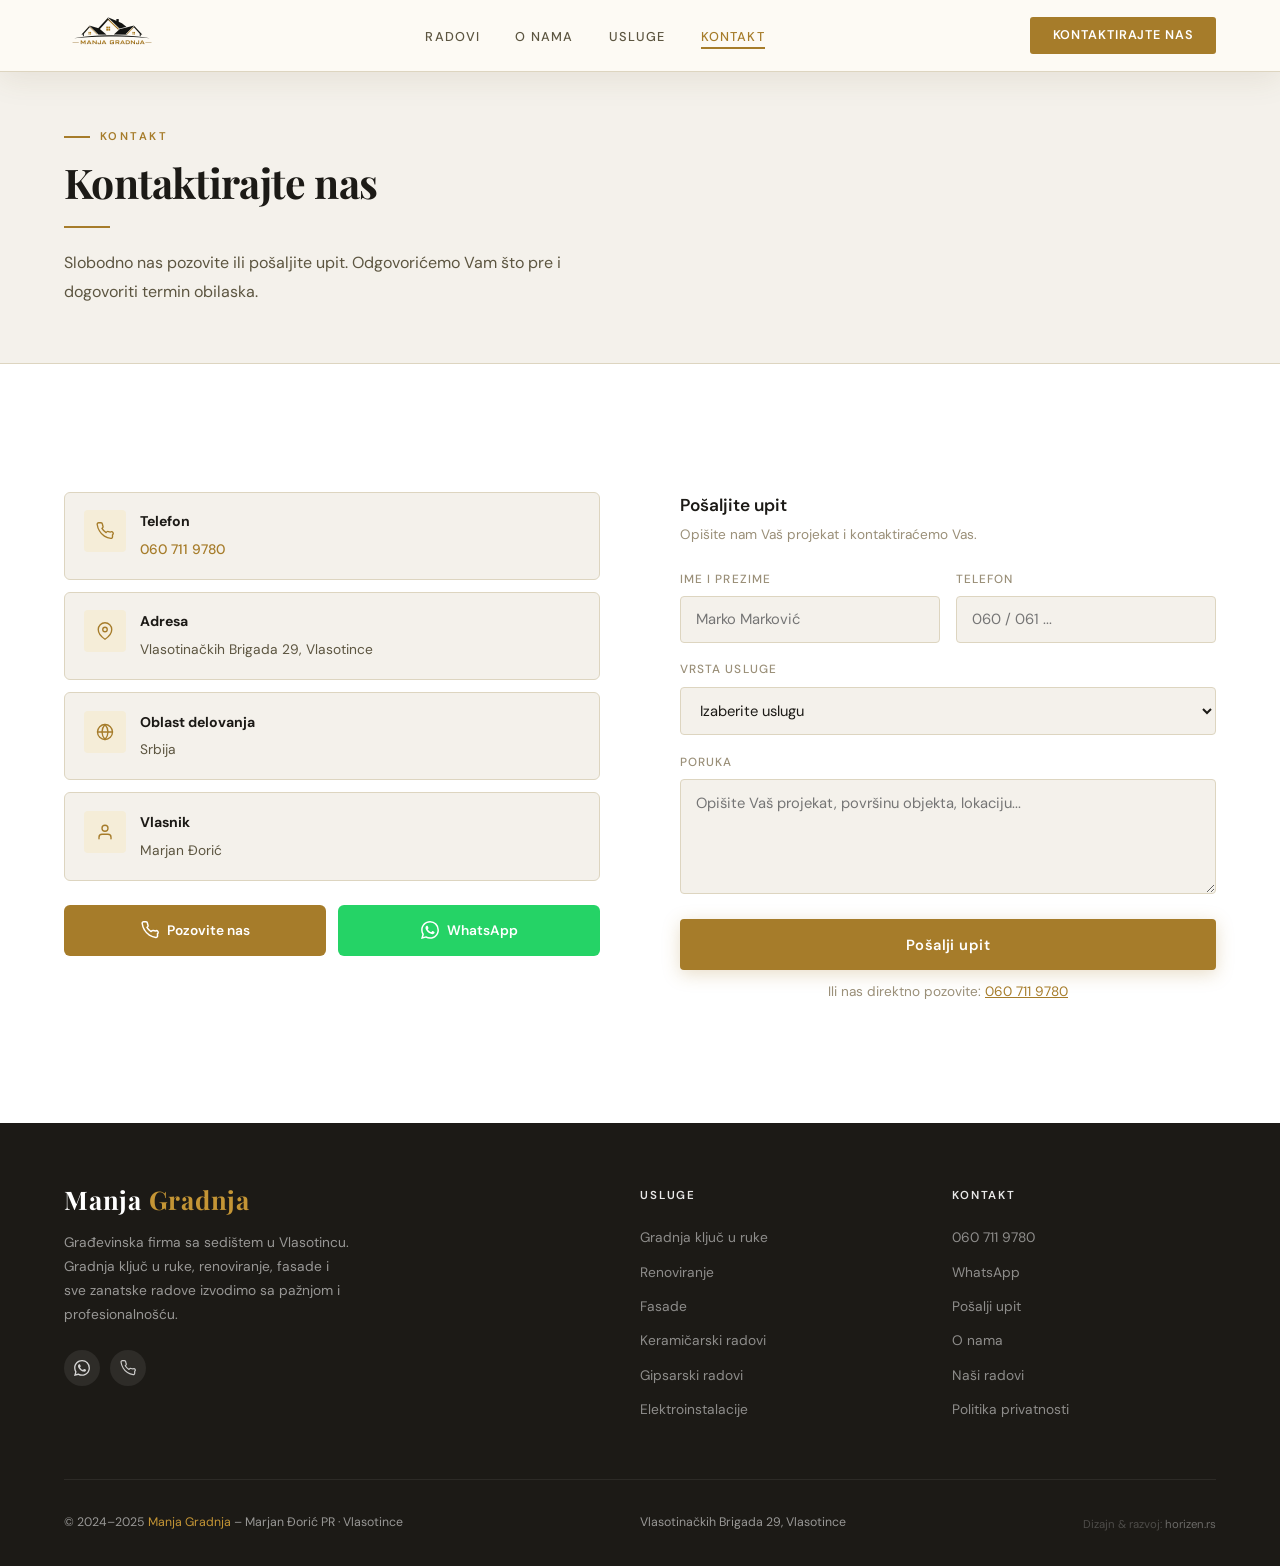
==== commit c2f30881: "Add privacy policy page and footer links Co-Authored-By: Claude Sonnet 4.6 <noreply@anthropic.com>" ====
--- a/kontakt.html
+++ b/kontakt.html
@@ -8,6 +8,7 @@
 <link rel="apple-touch-icon" sizes="180x180" href="apple-touch-icon.png">
 <meta name="theme-color" content="#A67C2A">
 <meta name="viewport" content="width=device-width, initial-scale=1.0">
+<meta name="color-scheme" content="light">
 <title>Kontakt – Manja Gradnja Vlasotince | 060 711 9780</title>
 <meta name="description" content="Kontaktirajte firmu Manja Gradnja. Pozovite 060 711 9780 ili pošaljite upit. Besplatna procena, brz odgovor. Vlasotince, Jablanički okrug.">
 <script type="application/ld+json">
@@ -200,6 +201,7 @@
         <li><a href="kontakt.html">Pošalji upit</a></li>
         <li><a href="o-nama.html">O nama</a></li>
         <li><a href="radovi.html">Naši radovi</a></li>
+        <li><a href="privatnost.html">Politika privatnosti</a></li>
       </ul>
     </div>
   </div>
--- a/style.css
+++ b/style.css
@@ -1,5 +1,6 @@
 /* ── RESET & VARIABLES ─────────────────────────────────────────── */
 *, *::before, *::after { box-sizing: border-box; margin: 0; padding: 0; }
+:root { color-scheme: light; }
 
 :root {
   --gold:       #A67C2A;
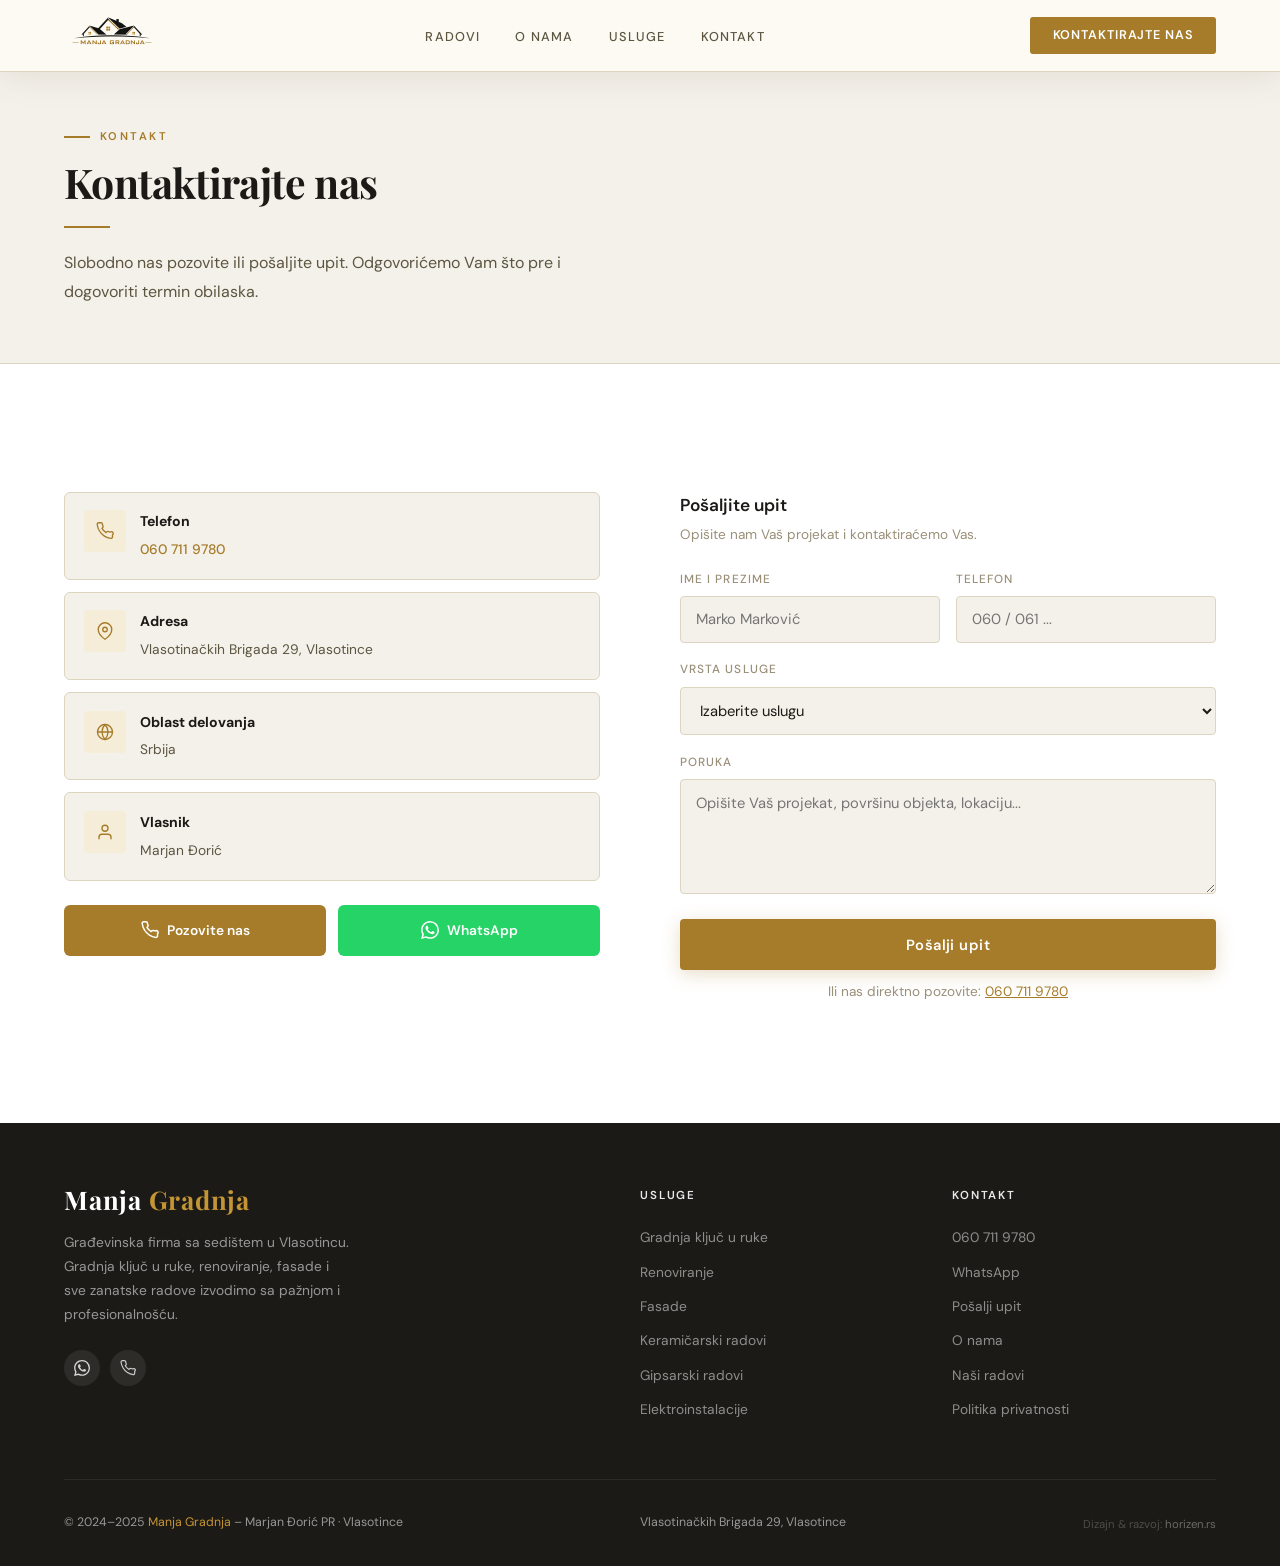
==== commit 4924a23a: "Clean URLs via vercel.json + fix footer links - vercel.json: cleanUrls:true removes .html from all U" ====
--- a/kontakt.html
+++ b/kontakt.html
@@ -9,6 +9,9 @@
 <meta name="theme-color" content="#A67C2A">
 <meta name="viewport" content="width=device-width, initial-scale=1.0">
 <meta name="color-scheme" content="light">
+<!-- Google Analytics -->
+<script async src="https://www.googletagmanager.com/gtag/js?id=G-K0VNV14S1J"></script>
+<script>window.dataLayer=window.dataLayer||[];function gtag(){dataLayer.push(arguments);}gtag("js",new Date());gtag("config","G-K0VNV14S1J");</script>
 <title>Kontakt – Manja Gradnja Vlasotince | 060 711 9780</title>
 <meta name="description" content="Kontaktirajte firmu Manja Gradnja. Pozovite 060 711 9780 ili pošaljite upit. Besplatna procena, brz odgovor. Vlasotince, Jablanički okrug.">
 <script type="application/ld+json">
@@ -60,16 +63,16 @@
 
 <!-- ═══ NAV ══════════════════════════════════════════════════════ -->
 <nav id="mainNav">
-  <a class="nav-logo" href="index.html">
+  <a class="nav-logo" href="/">
     <img src="logo-transparent.webp" alt="Manja Gradnja logo">
   </a>
   <ul class="nav-links" id="navLinks">
-    <li><a href="radovi.html">Radovi</a></li>
-    <li><a href="o-nama.html">O nama</a></li>
-    <li><a href="usluge.html">Usluge</a></li>
-    <li><a href="kontakt.html">Kontakt</a></li>
+    <li><a href="/radovi">Radovi</a></li>
+    <li><a href="/o-nama">O nama</a></li>
+    <li><a href="/usluge">Usluge</a></li>
+    <li><a href="/kontakt">Kontakt</a></li>
   </ul>
-  <a class="nav-cta" href="kontakt.html">Kontaktirajte nas</a>
+  <a class="nav-cta" href="/kontakt">Kontaktirajte nas</a>
   <button class="burger" id="burger" onclick="toggleMenu()" aria-label="Meni">
     <span></span><span></span><span></span>
   </button>
@@ -184,12 +187,12 @@
     <div class="footer-col">
       <h4>Usluge</h4>
       <ul>
-        <li><a href="usluge.html">Gradnja ključ u ruke</a></li>
-        <li><a href="usluge.html">Renoviranje</a></li>
-        <li><a href="usluge.html">Fasade</a></li>
-        <li><a href="usluge.html">Keramičarski radovi</a></li>
-        <li><a href="usluge.html">Gipsarski radovi</a></li>
-        <li><a href="usluge.html">Elektroinstalacije</a></li>
+        <li><a href="/usluge">Gradnja ključ u ruke</a></li>
+        <li><a href="/usluge">Renoviranje</a></li>
+        <li><a href="/usluge">Fasade</a></li>
+        <li><a href="/usluge">Keramičarski radovi</a></li>
+        <li><a href="/usluge">Gipsarski radovi</a></li>
+        <li><a href="/usluge">Elektroinstalacije</a></li>
       </ul>
     </div>
 
@@ -198,10 +201,10 @@
       <ul>
         <li><a href="tel:+381607119780">060 711 9780</a></li>
         <li><a href="https://wa.me/381607119780" target="_blank" rel="noopener">WhatsApp</a></li>
-        <li><a href="kontakt.html">Pošalji upit</a></li>
-        <li><a href="o-nama.html">O nama</a></li>
-        <li><a href="radovi.html">Naši radovi</a></li>
-        <li><a href="privatnost.html">Politika privatnosti</a></li>
+        <li><a href="/kontakt">Pošalji upit</a></li>
+        <li><a href="/o-nama">O nama</a></li>
+        <li><a href="/radovi">Naši radovi</a></li>
+        <li><a href="/privatnost">Politika privatnosti</a></li>
       </ul>
     </div>
   </div>
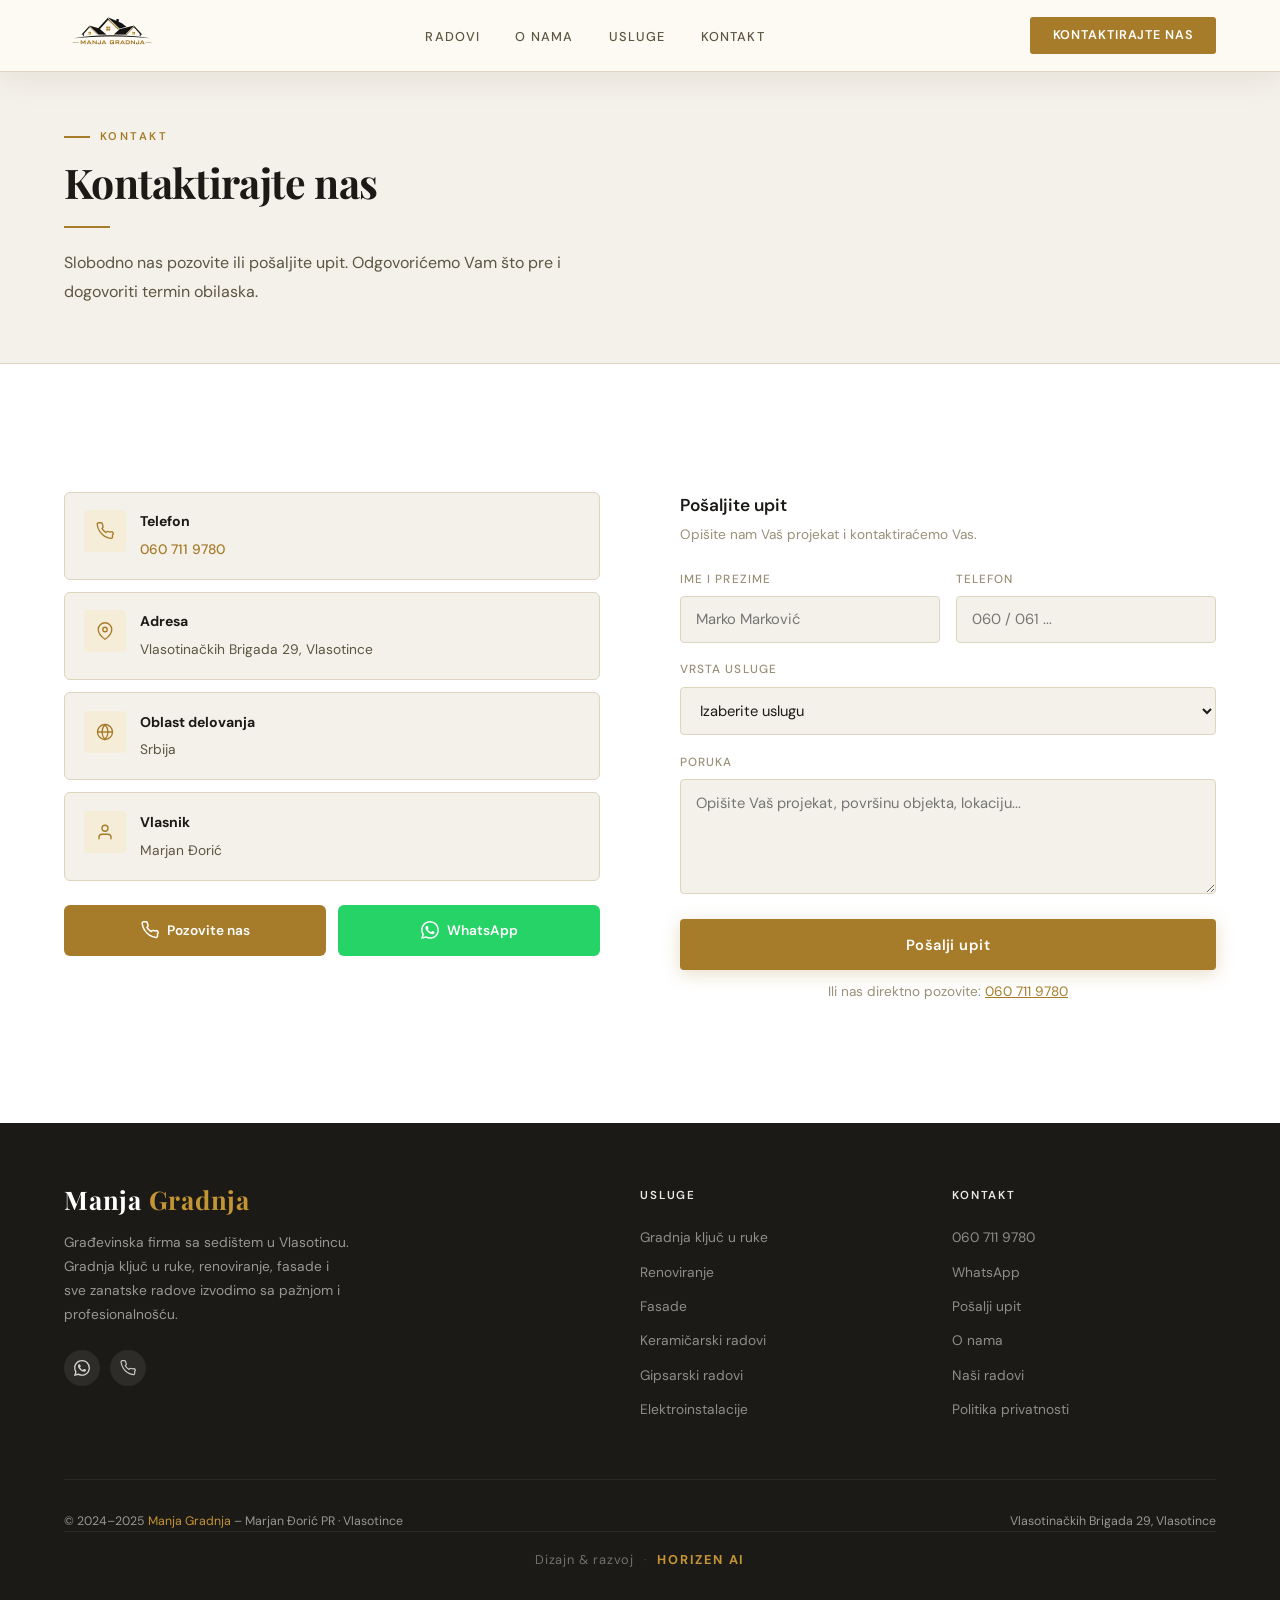
==== commit 7a5b268f: "Add Horizen AI footer credit + agency branding section Co-Authored-By: Claude Sonnet 4.6 <noreply@an" ====
--- a/kontakt.html
+++ b/kontakt.html
@@ -212,7 +212,11 @@
   <div class="footer-bottom">
     <p>© 2024–2025 <span>Manja Gradnja</span> – Marjan Đorić PR · Vlasotince</p>
     <p>Vlasotinačkih Brigada 29, Vlasotince</p>
-    <p style="color:rgba(255,255,255,.22);font-size:.71rem;margin-top:.25rem;">Dizajn &amp; razvoj: <a href="https://horizen.rs" target="_blank" rel="noopener" style="color:rgba(255,255,255,.35);text-decoration:none;transition:color .2s;" onmouseover="this.style.color='rgba(255,255,255,.7)'" onmouseout="this.style.color='rgba(255,255,255,.35)'">horizen.rs</a></p>
+  </div>
+  <div class="footer-agency">
+    <span>Dizajn &amp; razvoj</span>
+    <span class="fa-dot">·</span>
+    <a href="https://horizen.rs" target="_blank" rel="noopener">HORIZEN AI</a>
   </div>
 </footer>
 
--- a/style.css
+++ b/style.css
@@ -733,6 +733,22 @@
 }
 .footer-bottom p { font-size: .77rem; }
 .footer-bottom span { color: var(--gold-light); }
+
+/* ── FOOTER AGENCY ──────────────────────────────────────────────── */
+.footer-agency {
+  max-width: 1200px; margin: 0 auto;
+  padding: 1.1rem 5%;
+  border-top: 1px solid rgba(255,255,255,.07);
+  display: flex; align-items: center; justify-content: center; gap: .6rem;
+  color: rgba(255,255,255,.38); font-size: .8rem; letter-spacing: .07em;
+}
+.fa-dot { color: rgba(255,255,255,.2); }
+.footer-agency a {
+  color: var(--gold-light); text-decoration: none;
+  font-weight: 700; letter-spacing: .14em;
+  transition: color .2s, letter-spacing .2s;
+}
+.footer-agency a:hover { color: #fff; letter-spacing: .18em; }
 
 
 /* ── HERO SLIDER ───────────────────────────────────────────────── */
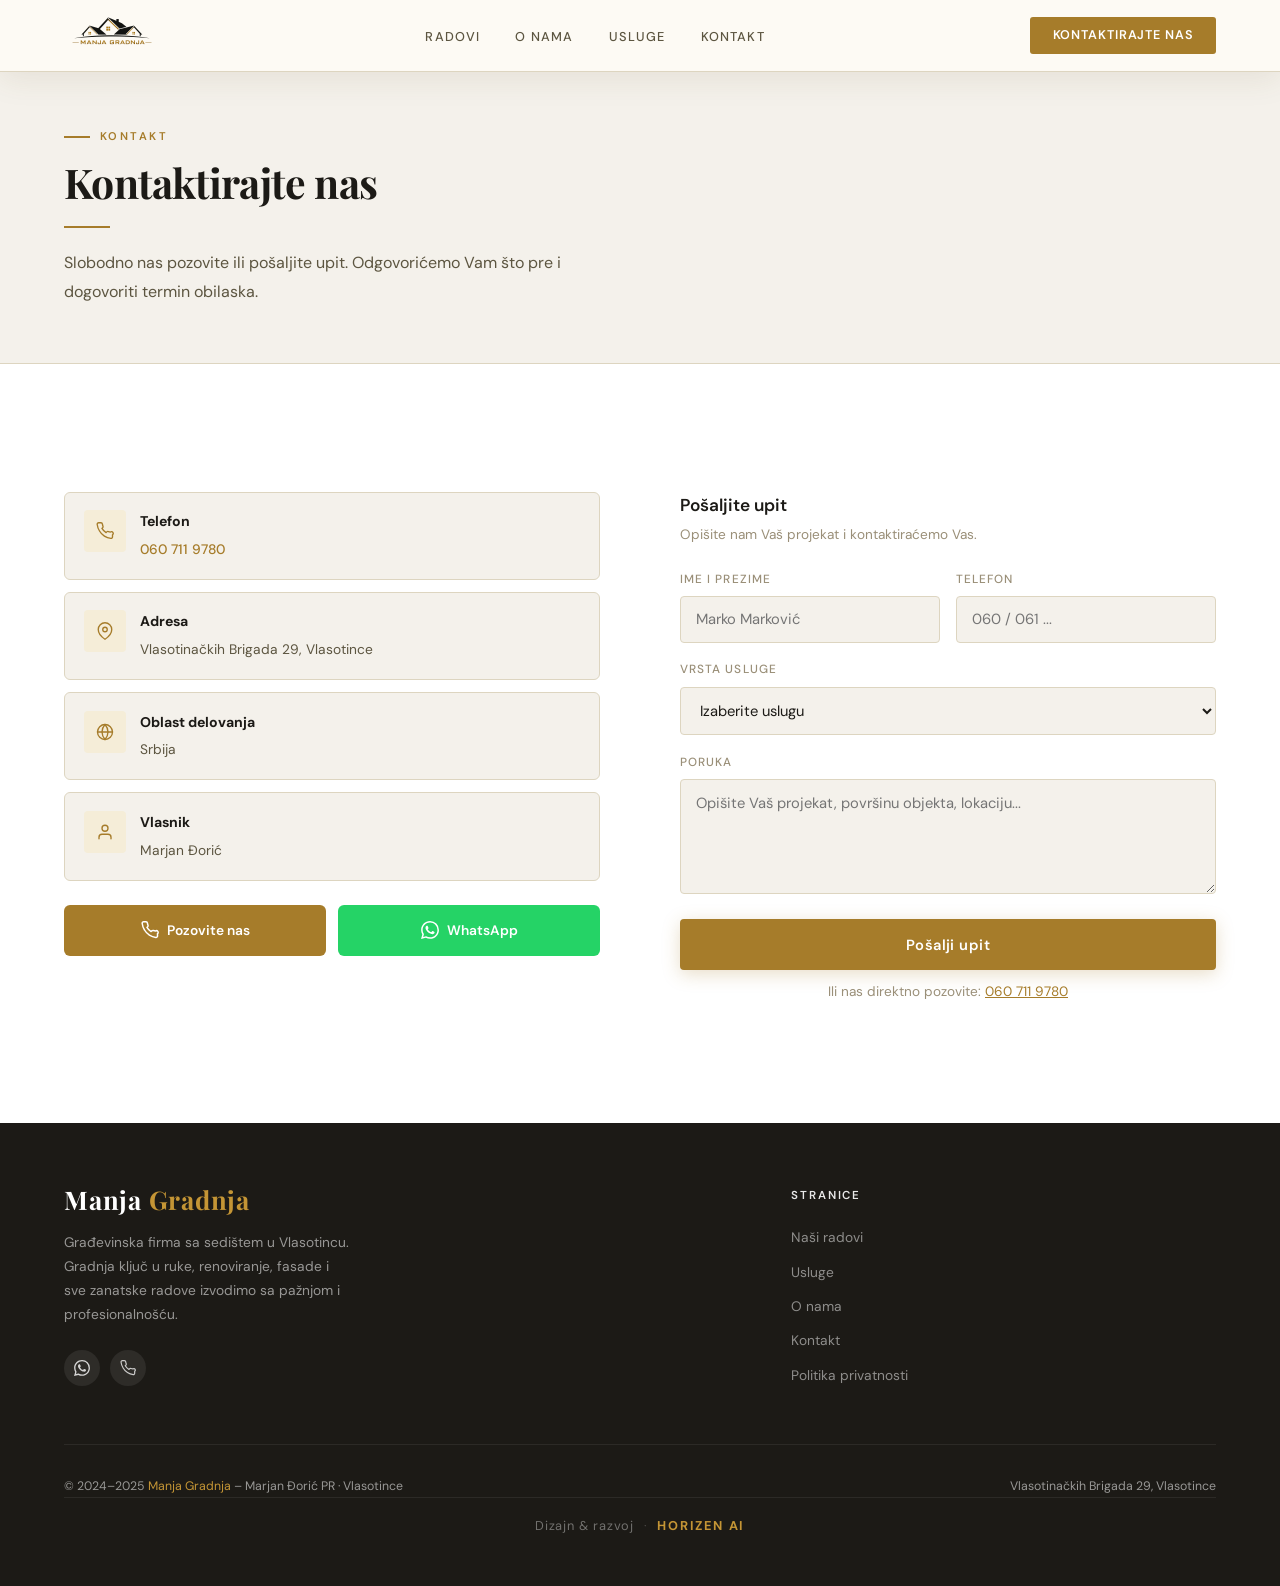
==== commit 8b946584: "Simplify footer + fix iOS overscroll - Footer: 2 footer-col columns reduced to 1 with just 5 key lin" ====
--- a/kontakt.html
+++ b/kontakt.html
@@ -185,25 +185,12 @@
     </div>
 
     <div class="footer-col">
-      <h4>Usluge</h4>
+      <h4>Stranice</h4>
       <ul>
-        <li><a href="/usluge">Gradnja ključ u ruke</a></li>
-        <li><a href="/usluge">Renoviranje</a></li>
-        <li><a href="/usluge">Fasade</a></li>
-        <li><a href="/usluge">Keramičarski radovi</a></li>
-        <li><a href="/usluge">Gipsarski radovi</a></li>
-        <li><a href="/usluge">Elektroinstalacije</a></li>
-      </ul>
-    </div>
-
-    <div class="footer-col">
-      <h4>Kontakt</h4>
-      <ul>
-        <li><a href="tel:+381607119780">060 711 9780</a></li>
-        <li><a href="https://wa.me/381607119780" target="_blank" rel="noopener">WhatsApp</a></li>
-        <li><a href="/kontakt">Pošalji upit</a></li>
+        <li><a href="/radovi">Naši radovi</a></li>
+        <li><a href="/usluge">Usluge</a></li>
         <li><a href="/o-nama">O nama</a></li>
-        <li><a href="/radovi">Naši radovi</a></li>
+        <li><a href="/kontakt">Kontakt</a></li>
         <li><a href="/privatnost">Politika privatnosti</a></li>
       </ul>
     </div>
--- a/style.css
+++ b/style.css
@@ -23,7 +23,7 @@
   --wa:         #25D366;
 }
 
-html { scroll-behavior: smooth; }
+html { scroll-behavior: smooth; overscroll-behavior-y: none; }
 body {
   font-family: 'DM Sans', sans-serif;
   background: var(--white);
@@ -686,7 +686,7 @@
 footer { background: var(--text); color: rgba(255,255,255,.55); padding: 4rem 5% 2rem; }
 .footer-inner {
   max-width: 1200px; margin: 0 auto;
-  display: grid; grid-template-columns: 2fr 1fr 1fr; gap: 3rem;
+  display: grid; grid-template-columns: 1.6fr 1fr; gap: 3rem;
   padding-bottom: 3rem;
   border-bottom: 1px solid rgba(255,255,255,.07);
 }
